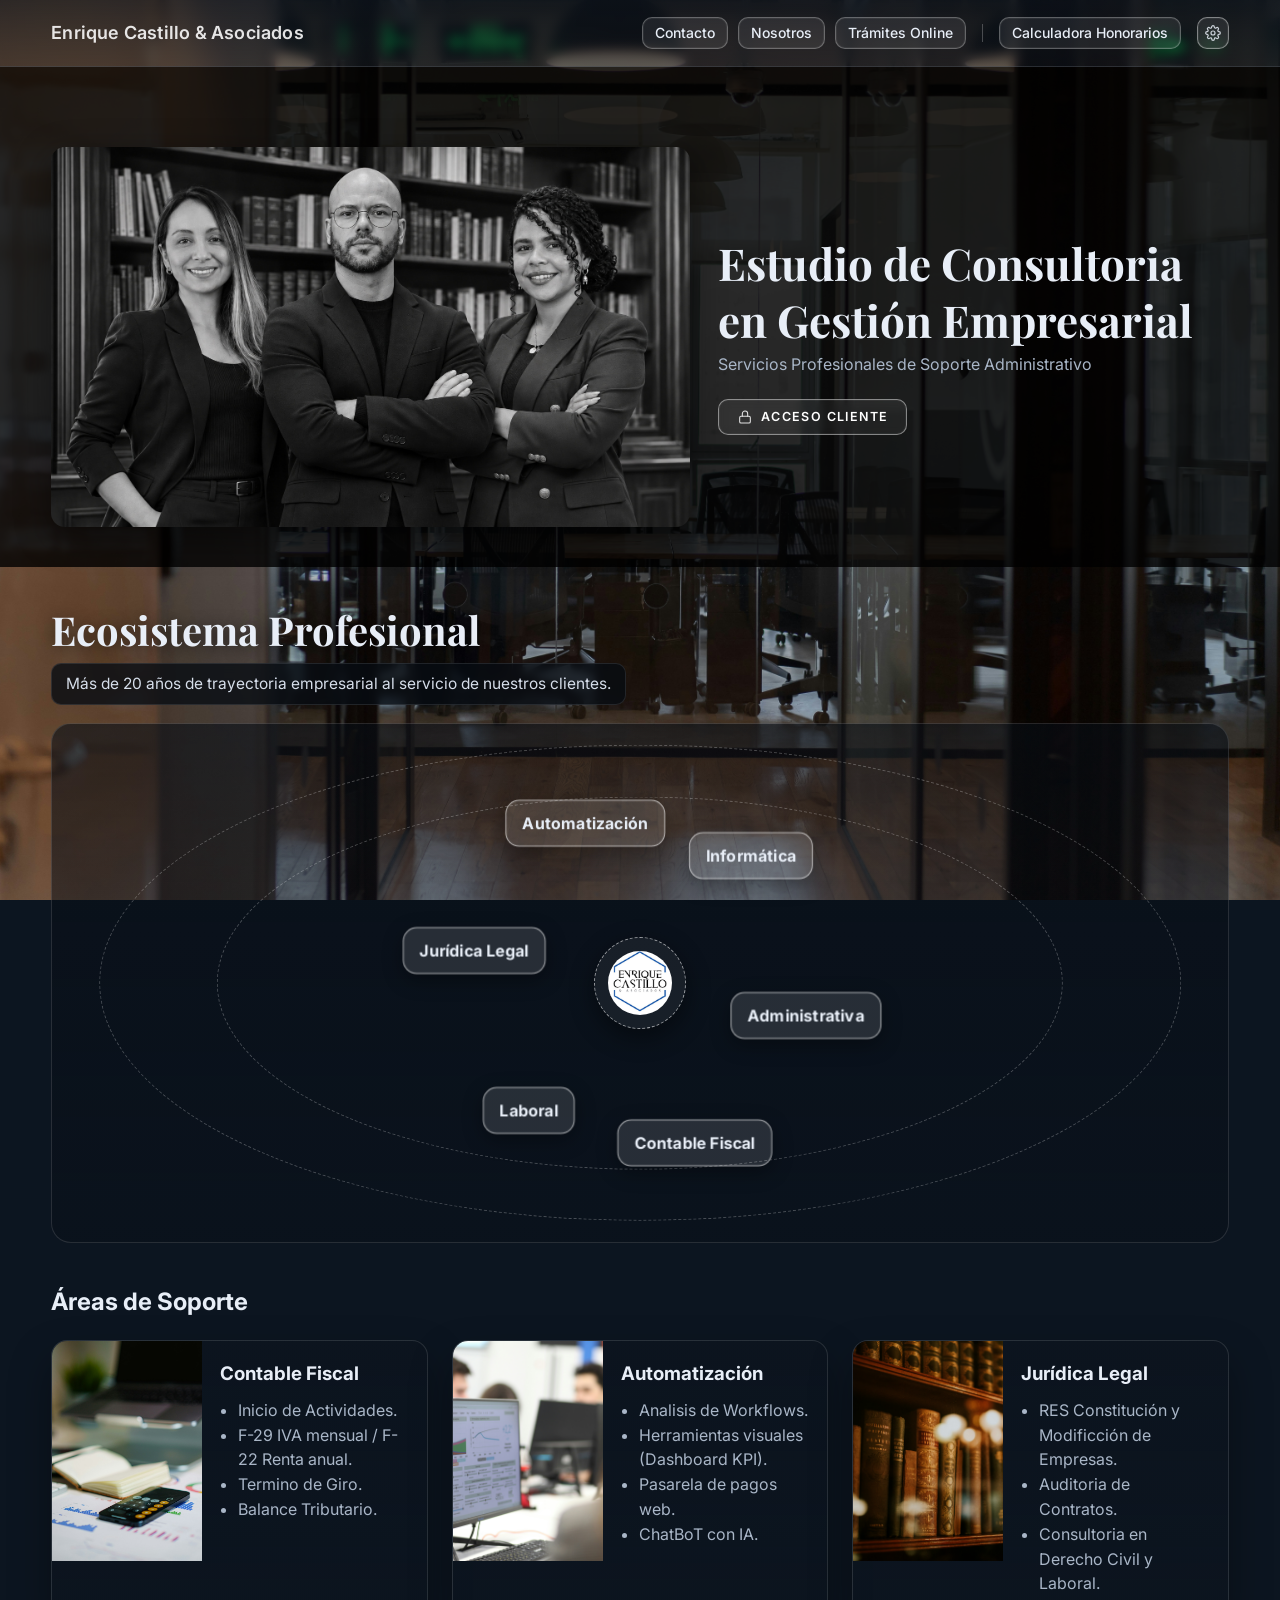
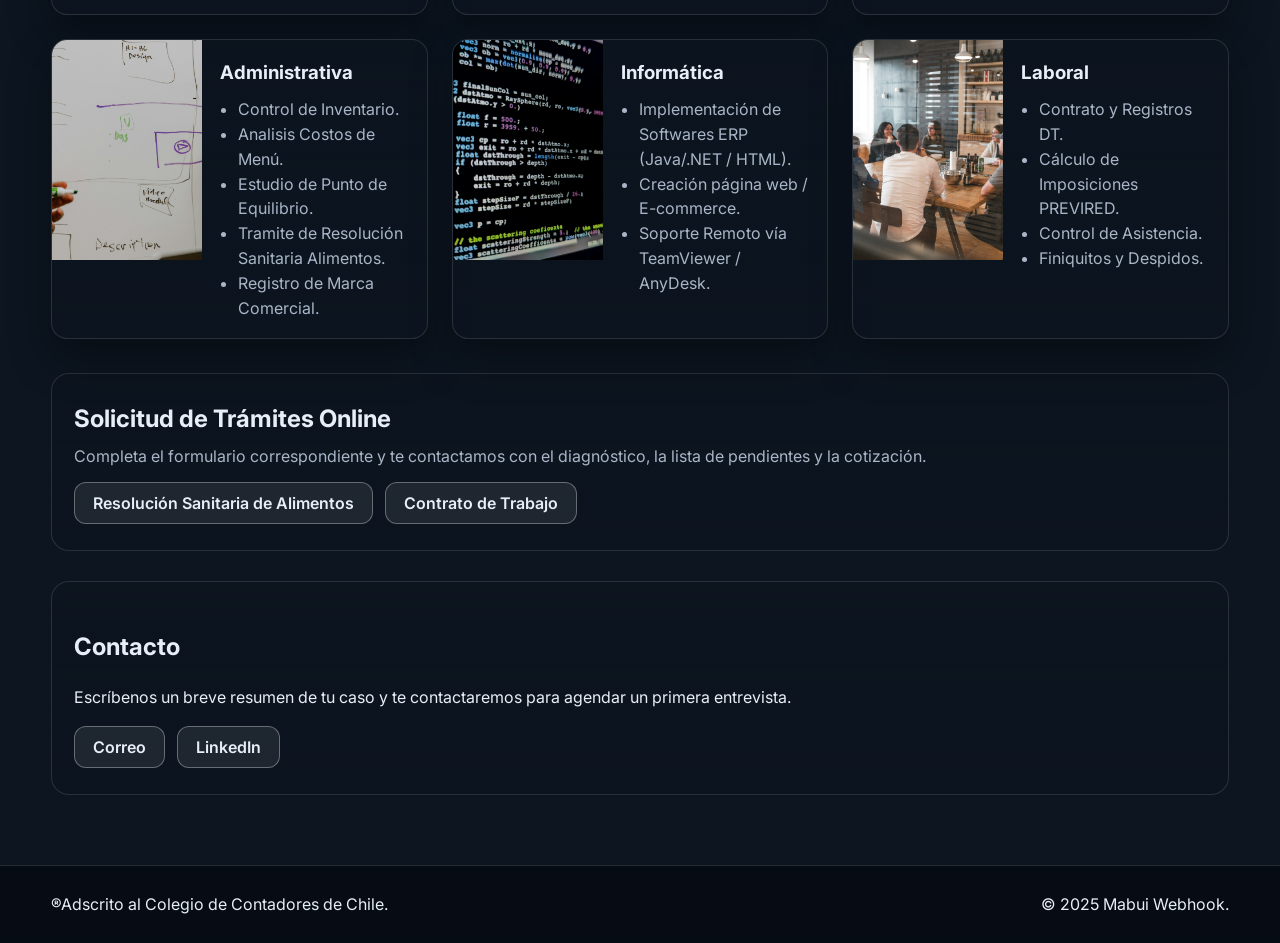
==== index.html @ da4aa7fe "Calculadora: «¿Dudas? Contáctanos» abre un correo; Nosotros: «Equipo de Consultores» con tarjetas ce" ====
<!doctype html>
<html lang="es">
<head>
  <meta charset="utf-8" />
  <meta name="viewport" content="width=device-width, initial-scale=1" />
  <title>Enrique Castillo & Asociados — Consultoría</title>

  <!-- Tipografías -->
  <link rel="preconnect" href="https://fonts.gstatic.com" crossorigin>
  <link rel="preconnect" href="https://fonts.googleapis.com">
  <link href="https://fonts.googleapis.com/css2?family=Inter:wght@400;500;600&family=Playfair+Display:wght@600;700&display=swap" rel="stylesheet">

  <link rel="icon" href="assets/Coz_Favicon.png" type="image/png">
  <link rel="stylesheet" href="styles.css?v=20261112c" />
</head>
<body>

  <!-- Header fijo -->
  <header class="site-header">
    <div class="container header-inner">
      <p class="header-title">Enrique Castillo & Asociados</p>
      <a class="brand" href="#top">
        <div class="brand-text">
          <strong></strong>
        </div>
      </a>
      <nav class="main-nav" aria-label="Menú principal">
        <a class="chip" href="#contacto">Contacto</a>
        <a class="chip" href="/nosotros/">Nosotros</a>
        <a class="chip" href="#tramites">Trámites Online</a>
        <span class="nav-sep" aria-hidden="true"></span>
        <a class="chip" href="/calculadora-honorarios/">Calculadora Honorarios</a>
      </nav>
      <a class="chip chip-config" href="https://consulta-iva.cozfc.cl/panel" rel="noopener" aria-label="Configuración" title="Configuración">
        <svg aria-hidden="true" width="16" height="16" viewBox="0 0 24 24" fill="none" stroke="currentColor" stroke-width="1.8" stroke-linecap="round" stroke-linejoin="round"><circle cx="12" cy="12" r="3"/><path d="M19.4 15a1.65 1.65 0 0 0 .33 1.82l.06.06a2 2 0 1 1-2.83 2.83l-.06-.06a1.65 1.65 0 0 0-1.82-.33 1.65 1.65 0 0 0-1 1.51V21a2 2 0 1 1-4 0v-.09A1.65 1.65 0 0 0 9 19.4a1.65 1.65 0 0 0-1.82.33l-.06.06a2 2 0 1 1-2.83-2.83l.06-.06A1.65 1.65 0 0 0 4.68 15a1.65 1.65 0 0 0-1.51-1H3a2 2 0 1 1 0-4h.09A1.65 1.65 0 0 0 4.6 9a1.65 1.65 0 0 0-.33-1.82l-.06-.06a2 2 0 1 1 2.83-2.83l.06.06A1.65 1.65 0 0 0 9 4.68a1.65 1.65 0 0 0 1-1.51V3a2 2 0 1 1 4 0v.09a1.65 1.65 0 0 0 1 1.51 1.65 1.65 0 0 0 1.82-.33l.06-.06a2 2 0 1 1 2.83 2.83l-.06.06A1.65 1.65 0 0 0 19.4 9a1.65 1.65 0 0 0 1.51 1H21a2 2 0 1 1 0 4h-.09a1.65 1.65 0 0 0-1.51 1z"/></svg>
      </a>
    </div>
  </header>

  <main id="top">
    <!-- Hero / Equipo -->
    <section class="hero">
      <div class="container hero-grid hero-grid-team">
        <div class="hero-media hero-team">
          <img src="assets/Equipo_Estudio_v4.jpg" alt="Equipo del Estudio: Enrique Castillo, Cecilia Jemmott y Macarena Sazo">
        </div>
        <div class="hero-copy">
          <h1>Estudio de Consultoria</h1>
          <h1>en Gestión Empresarial</h1>
          <p>
            Servicios Profesionales de Soporte Administrativo 
          </p>
          <div class="hero-cta">
            <a class="btn-acceso" href="https://consulta-iva.cozfc.cl" rel="noopener">
              <svg aria-hidden="true" width="16" height="16" viewBox="0 0 24 24" fill="none" stroke="currentColor" stroke-width="1.6" stroke-linecap="round" stroke-linejoin="round"><rect x="4" y="11" width="16" height="10" rx="2"/><path d="M8 11V7a4 4 0 0 1 8 0v4"/></svg>
              Acceso Cliente
            </a>
          </div>
        </div>
      </div>
    </section>

    <!-- Ecosistema -->
    <section id="ecosistema" class="ecosystem">
      <div class="container">
        <h2>Ecosistema Profesional</h2>
        <p class="sub">Más de 20 años de trayectoria empresarial al servicio de nuestros clientes.</p>

        <div class="orbit-card">
          <!-- Anillos -->
          <div class="rings">
            <div class="ring ring-1"></div>
            <div class="ring ring-2"></div>
          </div>

          <!-- Centro -->
          <div class="core">
            <img src="assets/Logo_ECA.jpg" alt="Logo ECA">
          </div>

          <!-- Órbita (los data-angle definen la separación) -->
          <div class="orbit" data-speed="0.09">
            <div class="node" data-angle="10"><span>Administrativa</span></div>
            <div class="node" data-angle="70"><span>Contable Fiscal</span></div>
            <div class="node" data-angle="130"><span>Laboral</span></div>
            <div class="node" data-angle="190"><span>Jurídica Legal</span></div>
            <div class="node" data-angle="250"><span>Automatización</span></div>
            <div class="node" data-angle="310"><span>Informática</span></div>
          </div>
        </div>
      </div>
    </section>

    <!-- Áreas de Soporte -->
    <section id="soporte" class="Áreas de Soporte">
      <div class="container">
        <h2>Áreas de Soporte</h2>

        <div class="grid-gestiones">
          <article class="card">
            <img src="assets/Gestion_Contable_Fiscal.jpg" alt="Contable Fiscal">
            <div class="card-body">
              <h3>Contable Fiscal</h3>
              <ul>
                <li>Inicio de Actividades.</li>
                <li>F-29 IVA mensual / F-22 Renta anual.</li>
                <li>Termino de Giro.</li>
                <li>Balance Tributario.</li>
              </ul>
            </div>
          </article>

          <article class="card">
            <img src="assets/Gestion_Administrativa.jpg" alt="Automatización">
            <div class="card-body">
              <h3>Automatización</h3>
              <ul>
                <li>Analisis de Workflows.</li>
                <li>Herramientas visuales (Dashboard KPI).</li>
                <li>Pasarela de pagos web.</li>
                <li>ChatBoT con IA.</li>
              </ul>
            </div>
          </article>

          <article class="card">
            <img src="assets/Gestion_Legal.jpg" alt="Legal">
            <div class="card-body">
              <h3>Jurídica Legal</h3>
              <ul>
                <li>RES Constitución y Modificción de Empresas.</li>
                <li>Auditoria de Contratos.</li>
                <li>Consultoria en Derecho Civil y Laboral.</li>
              </ul>
            </div>
          </article>

          <article class="card">
            <img src="assets/Gestion_Comercial.jpg" alt="Administrativa">
            <div class="card-body">
              <h3>Administrativa</h3>
              <ul>
                <li>Control de Inventario.</li>
                <li>Analisis Costos de Menú.</li>
                <li>Estudio de Punto de Equilibrio.</li>
                <li>Tramite de Resolución Sanitaria Alimentos.</li>
                <li>Registro de Marca Comercial.</li>
              </ul>
            </div>
          </article>

          <article class="card">
            <img src="assets/Gestion_Informatica.jpg" alt="Informática">
            <div class="card-body">
              <h3>Informática</h3>
              <ul>
                <li>Implementación de Softwares ERP (Java/.NET / HTML).</li>
                <li>Creación página web / E-commerce.</li>
                <li>Soporte Remoto vía TeamViewer / AnyDesk.</li>
              </ul>
            </div>
          </article>

          <!-- Laboral (ruta SIN acento) -->
          <article class="card">
            <img src="assets/Gestion_laboral.jpg" alt="laboral">
            <div class="card-body">
              <h3>Laboral</h3>
              <ul>
                <li>Contrato y Registros DT.</li>
                <li>Cálculo de Imposiciones PREVIRED.</li>
                <li>Control de Asistencia.</li>
                <li>Finiquitos y Despidos.</li>
              </ul>
            </div>
          </article>
        </div>
      </div>
    </section>

    <!-- Solicitud de Trámites Online -->
    <section id="tramites" class="tramites">
      <div class="container tramites-inner">
        <h2>Solicitud de Trámites Online</h2>
        <p>Completa el formulario correspondiente y te contactamos con el diagnóstico, la lista de pendientes y la cotización.</p>
        <div class="cta-row">
          <a class="btn-chip" target="_blank" rel="noopener" href="/solicitud-seremi/">Resolución Sanitaria de Alimentos</a>
          <a class="btn-chip" target="_blank" rel="noopener" href="/solicitud-contrato/">Contrato de Trabajo</a>
        </div>
      </div>
    </section>

    <!-- Contacto -->
    <section id="contacto" class="contacto">
      <div class="container contacto-inner">
        <h2>Contacto</h2> 
        <p>Escríbenos un breve resumen de tu caso y te contactaremos para agendar un primera entrevista.</p>
               <div class="cta-row">
          <a class="btn-chip" href="mailto:ecastillo@cozfc.cl">Correo</a>
          <a class="btn-chip" target="_blank" rel="noopener" href="https://www.linkedin.com/in/castillovillalobos/">LinkedIn</a>
        </div>
      </div>
    </section>
  </main>

  <footer class="site-footer">
    <div class="container">
      <span>®Adscrito al Colegio de Contadores de Chile.</span>
      <span>© 2025 Mabui Webhook.</span>
    </div>
  </footer>

  <script src="script.js"></script>
</body>
</html>
---- styles.css ----
:root{
  --bg:#0b1620;
  --card:#101c29;
  --card-ghost:rgba(255,255,255,.08);
  --ring:rgba(255,255,255,.25);
  --text:#e8eef7;
  --muted:#a9b6c7;
  --brand:#2e67ff;
}

/* Reset breve */
*,*::before,*::after{box-sizing:border-box}
html,body{margin:0;padding:0}
img{max-width:100%;display:block}

/* Layout base */
body{
  background: #0c1520 url('assets/Fondo_paginaweb1.jpg') center/cover fixed no-repeat;
  color:var(--text);
  font-family: Inter, system-ui, -apple-system, Segoe UI, Roboto, Helvetica, Arial, "Apple Color Emoji","Segoe UI Emoji";
  line-height:1.55;
}

/* Contenedor */
.container{width:min(1200px,92%);margin-inline:auto}

/* Header */
.site-header{
  position:sticky;top:0;z-index:999;
  background: linear-gradient(180deg, rgba(12,20,30,.75), rgba(12,20,30,.55));
  backdrop-filter: blur(6px);
  border-bottom:1px solid rgba(255,255,255,.12);
}
.header-inner{
  display:flex;align-items:center;justify-content:space-between;
  min-height:66px;gap:16px;
}
.brand{display:flex;align-items:center;gap:0;text-decoration:none;color:var(--text)}
.brand-text strong{font-weight:600}

.header-title{
  margin:0;
  font-size:18px;
  font-weight:600;
  letter-spacing:.2px;
  color: rgba(255,255,255,.88);
  line-height:1;
  white-space:nowrap;
}


/* chips de navegación */
.main-nav{display:flex;gap:10px;align-items:center}
.chip{
  display:inline-flex;align-items:center;justify-content:center;
  height:32px;padding:0 12px;border-radius:10px;font-size:14px;
  color:var(--text);text-decoration:none;font-weight:500;
  background:rgba(255,255,255,.08);
  border:1px solid rgba(255,255,255,.28);
  box-shadow: inset 0 0 0 1px rgba(255,255,255,.06);
  transition: .2s ease;
}
.chip{white-space:nowrap}
.chip:hover{background:rgba(255,255,255,.12);border-color:rgba(255,255,255,.38)}

/* Hero */
.hero{
  padding:80px 0 40px;
  position: relative;
}

.hero::before{
  content:"";
  position:absolute;
  inset:0;
  background: rgba(0,0,0,.80);
  z-index:0;
}

/* Asegura que el contenido quede arriba del overlay */
.hero > *{
  position: relative;
  z-index: 1;
}
.hero{padding:80px 0 40px}
.hero-grid{display:grid;grid-template-columns: 460px 1fr;gap:28px;align-items:center}
.hero-grid-team{grid-template-columns:1.25fr 1fr}
.hero-grid-team .hero-copy h1{font-size:44px}
@media (max-width:900px){.hero-grid-team{grid-template-columns:1fr}.hero-grid-team .hero-copy{text-align:center}.hero-grid-team .hero-copy h1{font-size:32px}}
.hero-stack{display:grid;gap:26px}
.hero-stack .hero-copy{text-align:center}
.hero-stack .hero-copy h1{font-size:44px}
.hero-team img{width:100%;border-radius:18px;box-shadow:0 14px 40px rgba(0,0,0,.5)}
.hero-media img{border-radius:14px;box-shadow:0 10px 35px rgba(0,0,0,.45)}
.hero-copy h1{
  font-family:"Playfair Display",serif;
  font-weight:700;line-height:1.1;margin:0 0 8px;font-size:48px;
}
.hero-copy p{color:var(--muted);margin:0 0 14px}
.btn-ghost{
  display:inline-flex;align-items:center;justify-content:center;
  height:42px;padding:0 18px;border-radius:12px;
  color:var(--text);text-decoration:none;font-weight:600;
  background:rgba(255,255,255,.08);
  border:1px solid rgba(255,255,255,.32);
}
.btn-ghost:hover{background:rgba(255,255,255,.12);border-color:rgba(255,255,255,.44)}

/* Ecosistema */
.ecosystem{padding:40px 0 20px}
.ecosystem h2{font-family:"Playfair Display",serif;font-size:40px;line-height:1.15;margin:0 0 10px;text-shadow:0 2px 16px rgba(0,0,0,.55)}
/* Bajada legible sobre la foto: franja oscura translúcida, igual que en «Nosotros» y la calculadora */
.ecosystem .sub{display:inline-block;margin:0 0 18px;padding:8px 14px;border-radius:10px;color:#d6deea;font-size:15.5px;
  background:rgba(7,12,19,.78);border:1px solid rgba(255,255,255,.10);-webkit-backdrop-filter:blur(4px);backdrop-filter:blur(4px)}

.orbit-card{
  position:relative;border-radius:20px;
  padding:54px 20px;height:520px;
  background:linear-gradient(180deg, rgba(8,14,22,.6), rgba(8,14,22,.35));
  border:1px solid rgba(255,255,255,.12);
  overflow:hidden;
}

/* anillos */
.rings{position:absolute;inset:0;pointer-events:none}
.ring{
  position:absolute;border:1px dashed var(--ring);border-radius:50%;
  left:50%;top:50%;transform:translate(-50%,-50%);
}
.ring-1{width:72%;height:72%}
.ring-2{width:92%;height:92%}

/* núcleo */
.core{
  position:absolute;left:50%;top:50%;transform:translate(-50%,-50%);
  width:92px;height:92px;border-radius:50%;
  display:grid;place-items:center;
  background:rgba(255,255,255,.06);
  border:1px dashed rgba(255,255,255,.55);
  box-shadow:0 8px 25px rgba(0,0,0,.45);
}
.core img{width:64px;height:64px;border-radius:50%;object-fit:cover}

/* órbita */
.orbit{position:absolute;inset:0}
.node{
  position:absolute;left:50%;top:50%;
  transform:translate(-50%,-50%);
  will-change:transform;
}
.node span{
  display:inline-flex;align-items:center;justify-content:center;
  padding:10px 16px;border-radius:14px;font-weight:700;
  background:rgba(255,255,255,.12);
  border:1px solid rgba(255,255,255,.55);
  color:var(--text);white-space:nowrap;letter-spacing:.2px;
  box-shadow:0 6px 20px rgba(0,0,0,.35), inset 0 0 0 1px rgba(255,255,255,.06);
}

/* Gestiones (tarjetas) */
.gestiones{padding:42px 0 70px}
.gestiones h2{font-family:"Playfair Display",serif;font-size:40px;margin:0 0 14px}
.grid-gestiones{
  display:grid;grid-template-columns:repeat(3,1fr);gap:24px;
}
.card{
  display:grid;grid-template-columns: 40% 60%;
  background:linear-gradient(180deg, rgba(12,20,30,.75), rgba(12,20,30,.55));
  border:1px solid rgba(255,255,255,.12);
  border-radius:16px;overflow:hidden;
  box-shadow:0 20px 40px rgba(0,0,0,.35);
}
.card img{height:220px;width:100%;object-fit:cover}
.card-body{padding:18px}
.card-body h3{margin:0 0 10px}
.card-body ul{margin:0;padding-left:18px;color:var(--muted)}

/* Solicitud de Trámites Online */
.tramites{padding:34px 0 0}
.tramites-inner{
  background:linear-gradient(180deg, rgba(12,20,30,.75), rgba(12,20,30,.55));
  border:1px solid rgba(255,255,255,.12);
  border-radius:18px;padding:26px 22px;
}
.tramites-inner h2{margin:0 0 6px}
.tramites-inner p{color:var(--muted);margin:0 0 14px}

/* Nosotros / organigrama */
section[id]{scroll-margin-top:80px}
.nosotros{padding:48px 0 10px}
.nosotros-page{padding:30px 0 40px}
.nosotros-page h1{font-family:"Playfair Display",serif;font-size:40px;line-height:1.15;margin:0 0 20px;text-shadow:0 2px 16px rgba(0,0,0,.55)}
.hero-nosotros{padding:40px 0 10px}
.nosotros .sub{background:rgba(7,12,19,.7);display:inline-block;padding:8px 12px;border-radius:10px}
.nosotros h2{font-family:"Playfair Display",serif;font-size:40px;margin:0 0 6px}
.nosotros .sub{color:var(--muted);margin:0 0 22px;max-width:820px}
.org{display:grid;justify-items:center}
.org-top{width:min(560px,100%)}
.org-row{display:grid;grid-template-columns:1fr 1fr;gap:22px;width:100%;position:relative;padding-top:22px}
.org-row::before{content:"";position:absolute;top:0;left:25%;right:25%;border-top:1px solid rgba(255,255,255,.55)}
.org-row > .org-card::before{content:"";position:absolute;top:-22px;left:50%;height:22px;border-left:1px solid rgba(255,255,255,.55)}
.org-connector{height:34px;display:flex;justify-content:center}
.org-connector span{display:block;width:0;border-left:1px solid rgba(255,255,255,.55)}
.org-card{position:relative;display:grid;grid-template-columns:150px 1fr;gap:18px;align-items:start;
  background:rgba(7,12,19,.94);border:1px solid rgba(255,255,255,.16);border-radius:18px;padding:20px;box-shadow:0 10px 30px rgba(0,0,0,.45)}
.org-card img{width:150px;height:auto;aspect-ratio:1124/1419;object-fit:cover;border-radius:14px;border:1px solid rgba(255,255,255,.2)}
.org-card h3{margin:0 0 2px;font-size:20px}
.org-card p{margin:0;color:#d6deea;font-size:14.5px}
.org-role{color:#fff!important;font-weight:600;font-size:15px!important}
.org-loc{font-size:13px!important;margin-bottom:8px!important}
.org-lead{border-color:rgba(46,103,255,.55);background:linear-gradient(180deg, rgba(46,103,255,.22), rgba(7,12,19,.96))}
@media (max-width:860px){
  .org-row{grid-template-columns:1fr;gap:18px}
  .org-row::before,.org-row > .org-card::before{display:none}
  .org-card{grid-template-columns:110px 1fr}
  .org-card img{width:110px}
  .hero-stack .hero-copy h1{font-size:32px}
}

/* Equipo: una tarjeta por integrante, con el mismo estilo de tarjeta del sitio */
.team-grid{display:grid;grid-template-columns:repeat(3,1fr);gap:22px;align-items:stretch}
.member{text-align:center;background:rgba(7,12,19,.94);border:1px solid rgba(255,255,255,.16);border-radius:18px;padding:26px 24px;box-shadow:0 10px 30px rgba(0,0,0,.45)}
.member img{width:170px;height:auto;margin:0 auto 14px;border-radius:14px;border:1px solid rgba(255,255,255,.2)}
.member h3{margin:0 0 2px;font-size:20px}
.member p{margin:0;color:#d6deea;font-size:14.5px;text-align:justify;text-align-last:center;-webkit-hyphens:auto;hyphens:auto}
.member .org-role,.member .org-loc{text-align:center}
.member .org-loc{margin-bottom:10px!important}
@media (max-width:1000px){.team-grid{grid-template-columns:1fr 1fr}.team-grid > .member:nth-child(3){grid-column:1 / -1;justify-self:center;width:calc(50% - 11px)}}
@media (max-width:680px){.team-grid{grid-template-columns:1fr;gap:18px}.team-grid > .member:nth-child(3){grid-column:auto;justify-self:stretch;width:auto}.member{padding:22px 18px}.member img{width:150px}}

/* Contacto */
.contacto{padding:30px 0 70px}
.contacto-inner{
  background:linear-gradient(180deg, rgba(12,20,30,.75), rgba(12,20,30,.55));
  border:1px solid rgba(255,255,255,.12);
  border-radius:18px;padding:26px 22px;
}
.cta-row{display:flex;gap:12px;flex-wrap:wrap}

/* botones iguales para 'Correo' y 'LinkedIn' */
.btn-chip{
  display:inline-flex;align-items:center;justify-content:center;
  height:42px;padding:0 18px;border-radius:12px;
  font-weight:600;text-decoration:none;color:var(--text);
  background:rgba(255,255,255,.08);
  border:1px solid rgba(255,255,255,.32);
}
.btn-chip:hover{background:rgba(255,255,255,.12);border-color:rgba(255,255,255,.44)}

/* Footer */
.site-footer{padding:26px 0;border-top:1px solid rgba(255,255,255,.12);background:rgba(6,10,16,.75);backdrop-filter: blur(4px)}
.site-footer .container{display:flex;gap:10px;justify-content:space-between;align-items:center}
.site-footer a{color:var(--text)}

/* RESPONSIVE */
@media (max-width:1000px){
  .hero-grid{grid-template-columns: 1fr;gap:20px}
  .hero-copy h1{font-size:42px}
  .orbit-card{height:500px}
  .grid-gestiones{grid-template-columns:1fr 1fr}
  .card{grid-template-columns:1fr}
  .card img{height:200px}
}

@media (max-width:640px){
  section[id]{scroll-margin-top:150px}
  .brand img{width:28px;height:28px}
  .brand-text strong{font-size:14px}
  .main-nav .chip,.chip-config{height:30px;padding:0 10px;font-size:13px}
  .header-title{font-size:16px}
  .hero{padding:66px 0 28px}
  .hero-copy h1{font-size:34px}
  .orbit-card{height:460px;padding:44px 16px}
  .ring-1{width:78%;height:78%}
  .ring-2{width:94%;height:94%}
  .grid-gestiones{grid-template-columns:1fr}
  .card img{height:190px}
}

/* Menú superior en pantallas angostas: los chips pasan a una segunda fila sin cortar el texto */
@media (max-width:1120px){
  .header-inner{flex-wrap:wrap;padding:8px 0;row-gap:8px}
  .main-nav{flex-wrap:wrap;gap:8px}
  .main-nav .chip{white-space:nowrap}
}

/* Acceso Cliente → portal Consulta IVA (consulta-iva.cozfc.cl): sobrio y del tamaño de las tarjetas del menú */
.hero-cta{margin-top:22px}
.btn-acceso{
  display:inline-flex;align-items:center;justify-content:center;gap:8px;
  height:36px;padding:0 18px;border-radius:10px;
  font-weight:600;font-size:12.5px;letter-spacing:1.4px;text-transform:uppercase;
  text-decoration:none;color:#fff;
  background:rgba(255,255,255,.06);
  border:1px solid rgba(255,255,255,.45);
  -webkit-backdrop-filter:blur(4px);backdrop-filter:blur(4px);
  box-shadow:inset 0 0 0 1px rgba(255,255,255,.05);
  transition:background .25s ease,color .25s ease,border-color .25s ease;
}
.btn-acceso svg{opacity:.85;flex:none}
.btn-acceso:hover{background:#f3f1ec;color:#0b1620;border-color:#f3f1ec}
.btn-acceso:focus-visible{outline:2px solid rgba(255,255,255,.85);outline-offset:3px}

/* Barra superior: navegación a la derecha; «Configuración» queda en el extremo derecho */
.main-nav{margin-left:auto}
.nav-sep{width:1px;height:18px;background:rgba(255,255,255,.24);margin:0 6px}
.chip-config{width:32px;padding:0;border-color:rgba(255,255,255,.42)}
.chip-config svg{opacity:.85;flex:none;transition:transform .4s ease}
.chip-config:hover svg{transform:rotate(45deg)}
@media (max-width:1120px){
  .nav-sep{display:none}
  /* Fila 1: nombre del estudio y Configuración a la derecha; fila 2: menú */
  .chip-config{order:1;margin-left:auto}
  .main-nav{order:2;flex:1 1 100%;margin-left:0}
}
@media (max-width:640px){.chip-config{width:30px}}
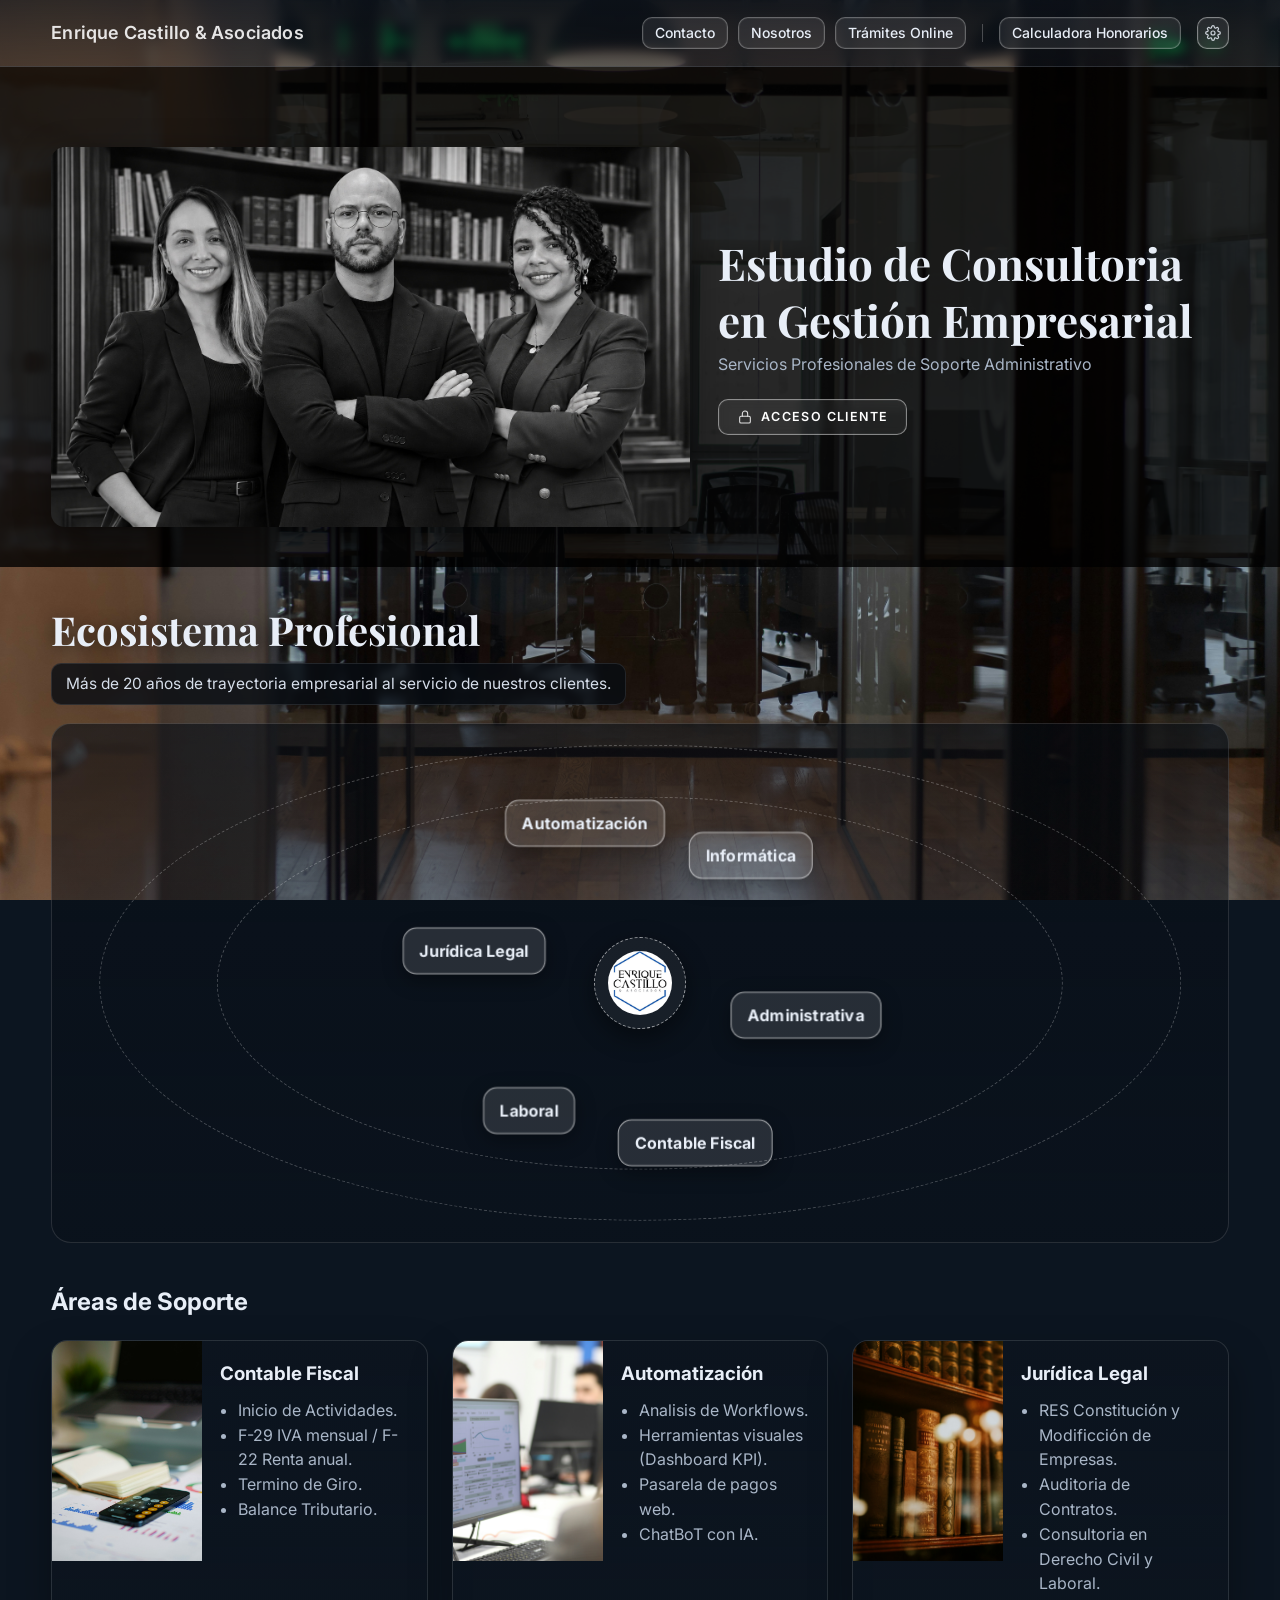
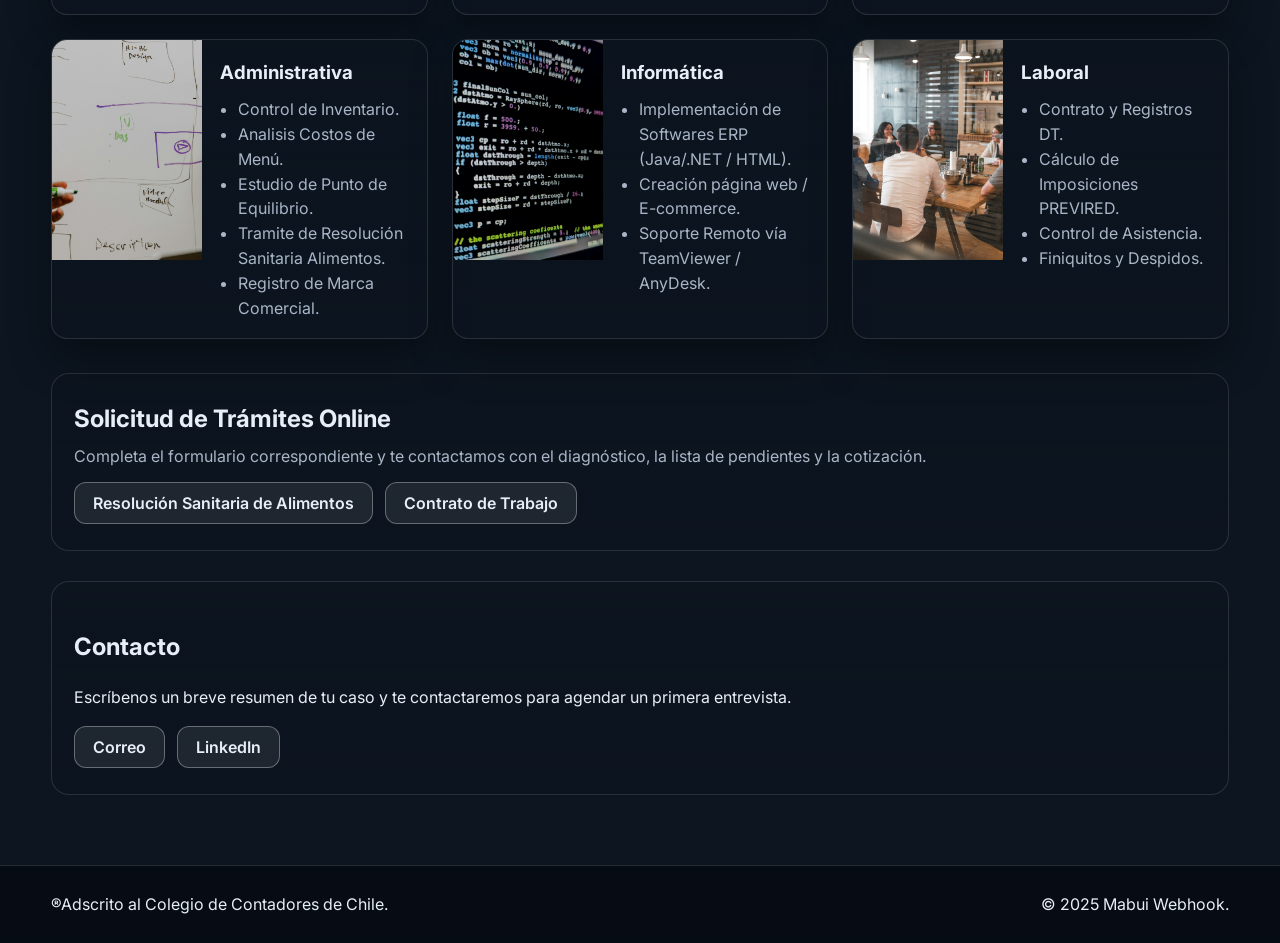
==== commit 044f7c8a: "Equipo de Consultores: textos breves orientados al cliente y tarjetas del mismo alto - Enrique: «MBA" ====
--- a/index.html
+++ b/index.html
@@ -11,7 +11,7 @@
   <link href="https://fonts.googleapis.com/css2?family=Inter:wght@400;500;600&family=Playfair+Display:wght@600;700&display=swap" rel="stylesheet">
 
   <link rel="icon" href="assets/Coz_Favicon.png" type="image/png">
-  <link rel="stylesheet" href="styles.css?v=20261112c" />
+  <link rel="stylesheet" href="styles.css?v=20261112d" />
 </head>
 <body>
 
--- a/styles.css
+++ b/styles.css
@@ -218,13 +218,17 @@
 }
 
 /* Equipo: una tarjeta por integrante, con el mismo estilo de tarjeta del sitio */
-.team-grid{display:grid;grid-template-columns:repeat(3,1fr);gap:22px;align-items:stretch}
+.team-grid{display:grid;grid-template-columns:repeat(3,1fr);grid-auto-rows:1fr;gap:22px;align-items:stretch}
 .member{text-align:center;background:rgba(7,12,19,.94);border:1px solid rgba(255,255,255,.16);border-radius:18px;padding:26px 24px;box-shadow:0 10px 30px rgba(0,0,0,.45)}
 .member img{width:170px;height:auto;margin:0 auto 14px;border-radius:14px;border:1px solid rgba(255,255,255,.2)}
 .member h3{margin:0 0 2px;font-size:20px}
 .member p{margin:0;color:#d6deea;font-size:14.5px;text-align:justify;text-align-last:center;-webkit-hyphens:auto;hyphens:auto}
 .member .org-role,.member .org-loc{text-align:center}
-.member .org-loc{margin-bottom:10px!important}
+.member .org-loc{margin-bottom:6px!important}
+/* Títulos profesionales: hasta dos líneas, con el separador alineado entre tarjetas */
+.member .member-cred{display:flex;flex-direction:column;justify-content:center;min-height:calc(2 * 1.5em + 12px);
+  color:#c9d3e0;font-size:13px;line-height:1.5;letter-spacing:.2px;text-align:center;text-align-last:center;
+  margin:0 0 12px;padding-bottom:12px;border-bottom:1px solid rgba(255,255,255,.12)}
 @media (max-width:1000px){.team-grid{grid-template-columns:1fr 1fr}.team-grid > .member:nth-child(3){grid-column:1 / -1;justify-self:center;width:calc(50% - 11px)}}
 @media (max-width:680px){.team-grid{grid-template-columns:1fr;gap:18px}.team-grid > .member:nth-child(3){grid-column:auto;justify-self:stretch;width:auto}.member{padding:22px 18px}.member img{width:150px}}
 
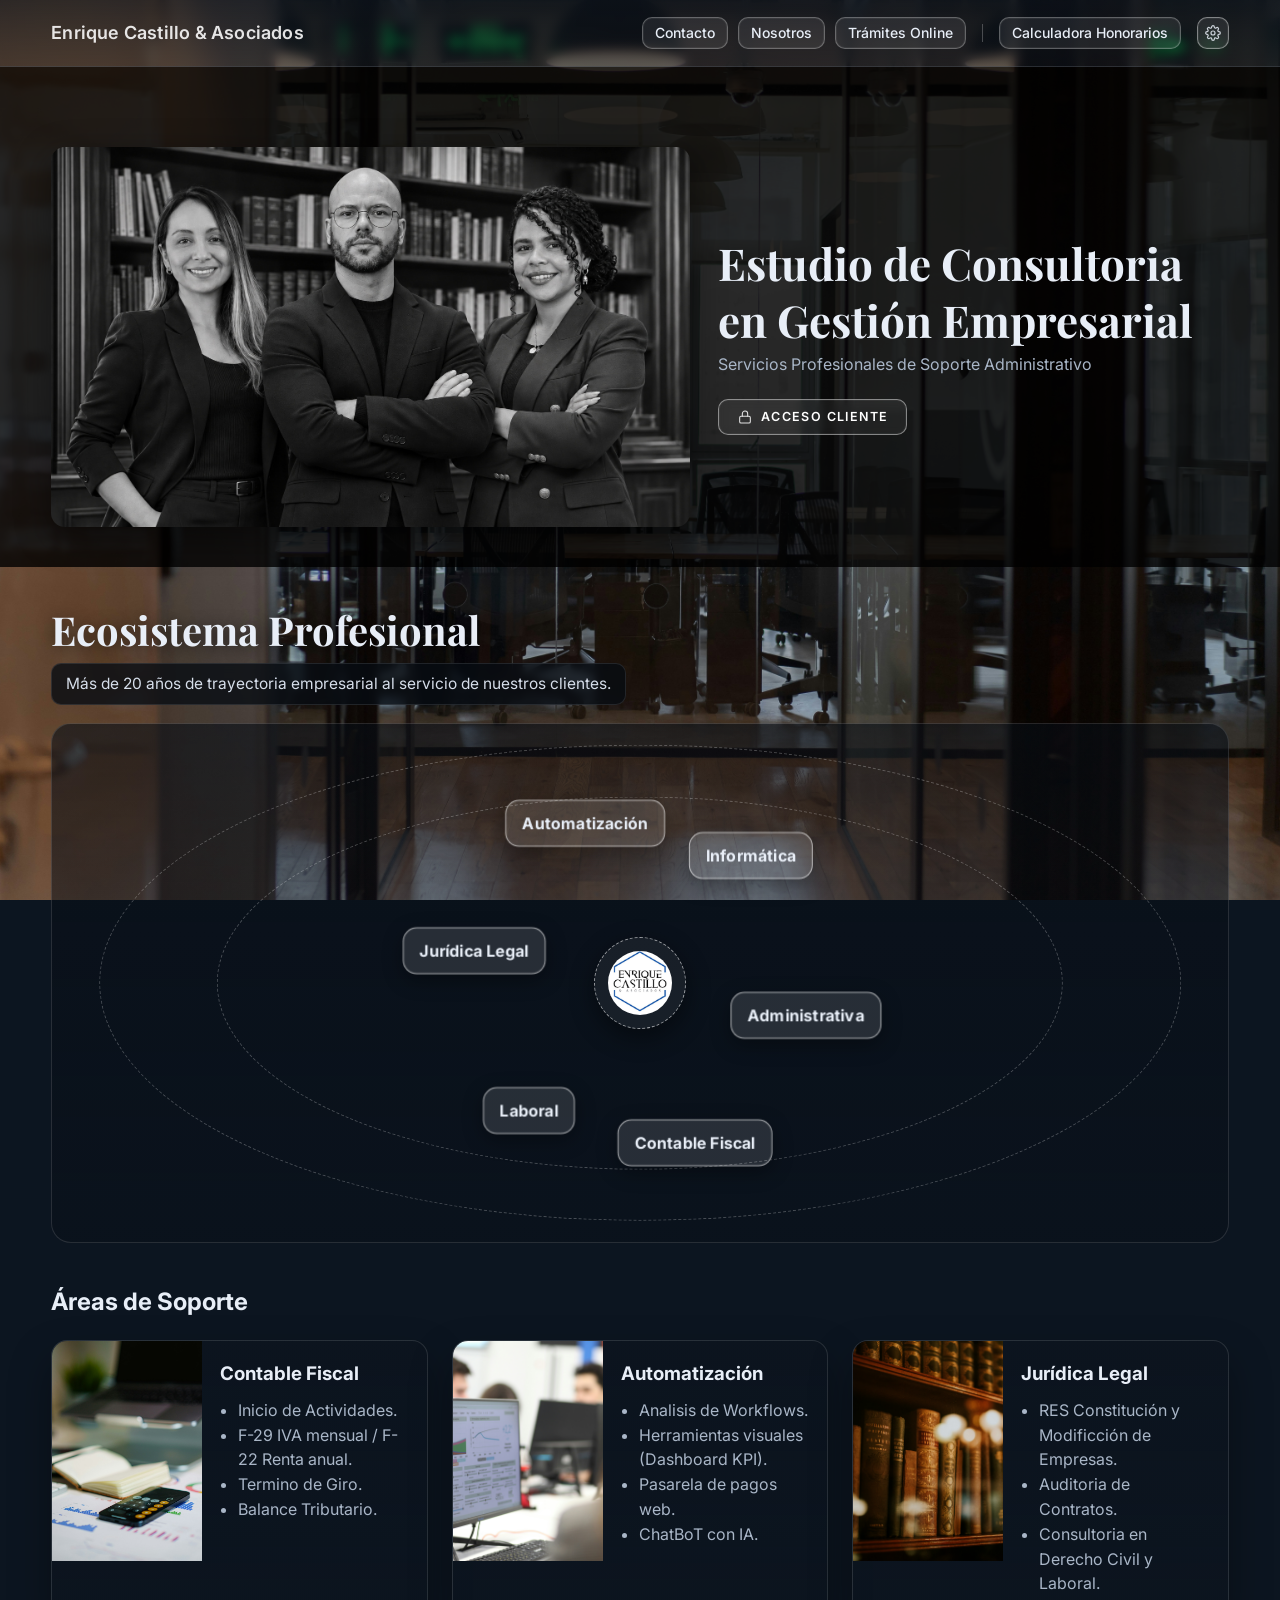
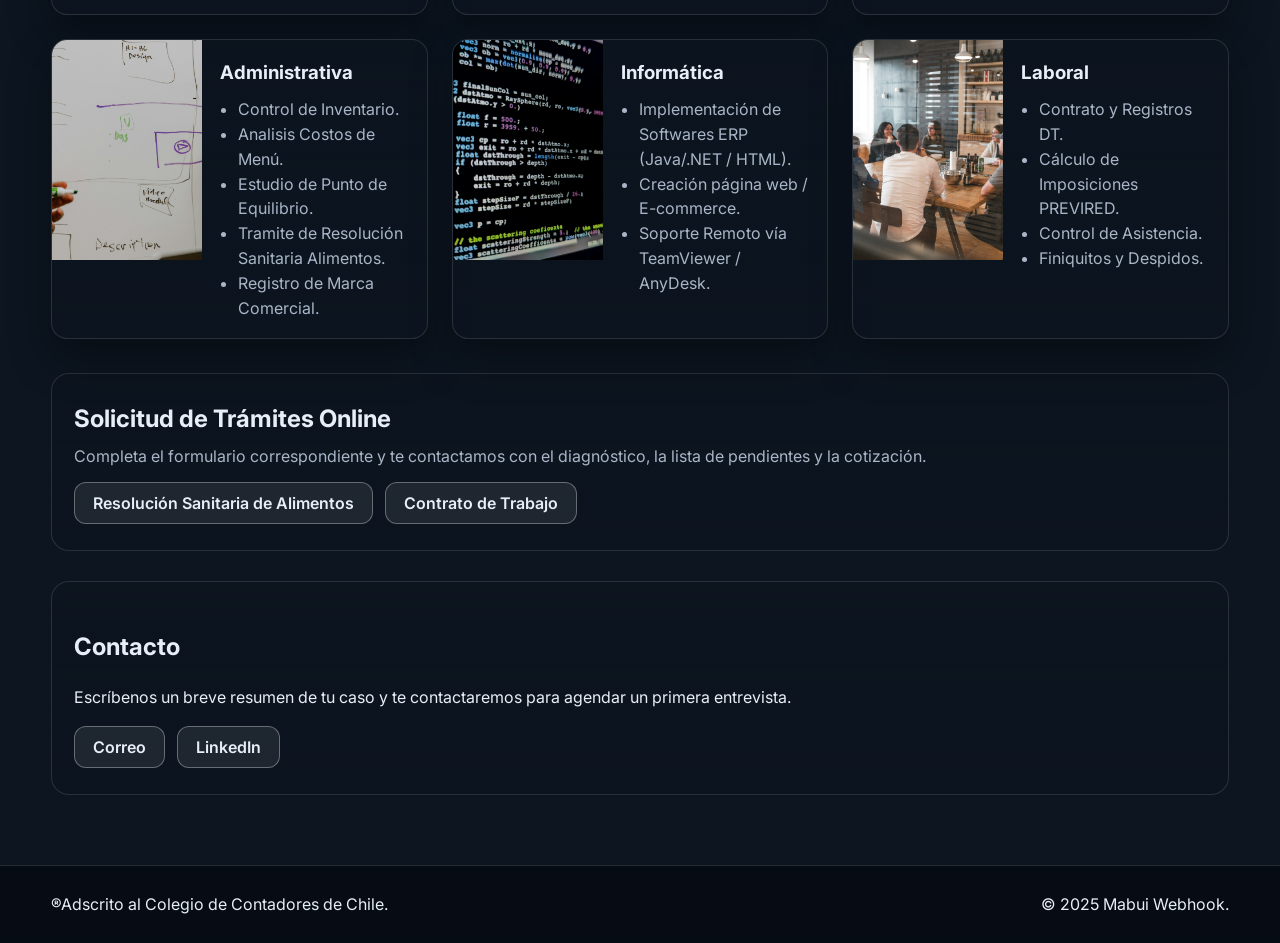
==== commit fcd0c3c4: "Equipo de Consultores: textos sobrios por integrante y credencial de Colegio de Contadores - Enrique" ====
--- a/index.html
+++ b/index.html
@@ -11,7 +11,7 @@
   <link href="https://fonts.googleapis.com/css2?family=Inter:wght@400;500;600&family=Playfair+Display:wght@600;700&display=swap" rel="stylesheet">
 
   <link rel="icon" href="assets/Coz_Favicon.png" type="image/png">
-  <link rel="stylesheet" href="styles.css?v=20261112d" />
+  <link rel="stylesheet" href="styles.css?v=20261112e" />
 </head>
 <body>
 
--- a/styles.css
+++ b/styles.css
@@ -222,11 +222,11 @@
 .member{text-align:center;background:rgba(7,12,19,.94);border:1px solid rgba(255,255,255,.16);border-radius:18px;padding:26px 24px;box-shadow:0 10px 30px rgba(0,0,0,.45)}
 .member img{width:170px;height:auto;margin:0 auto 14px;border-radius:14px;border:1px solid rgba(255,255,255,.2)}
 .member h3{margin:0 0 2px;font-size:20px}
-.member p{margin:0;color:#d6deea;font-size:14.5px;text-align:justify;text-align-last:center;-webkit-hyphens:auto;hyphens:auto}
+.member p{margin:0;color:#d6deea;font-size:14.5px;line-height:1.6;text-align:center;text-wrap:pretty}
 .member .org-role,.member .org-loc{text-align:center}
 .member .org-loc{margin-bottom:6px!important}
-/* Títulos profesionales: hasta dos líneas, con el separador alineado entre tarjetas */
-.member .member-cred{display:flex;flex-direction:column;justify-content:center;min-height:calc(2 * 1.5em + 12px);
+/* Títulos profesionales: hasta tres líneas, con el separador alineado entre tarjetas */
+.member .member-cred{display:flex;flex-direction:column;justify-content:center;min-height:calc(3 * 1.5em + 12px);
   color:#c9d3e0;font-size:13px;line-height:1.5;letter-spacing:.2px;text-align:center;text-align-last:center;
   margin:0 0 12px;padding-bottom:12px;border-bottom:1px solid rgba(255,255,255,.12)}
 @media (max-width:1000px){.team-grid{grid-template-columns:1fr 1fr}.team-grid > .member:nth-child(3){grid-column:1 / -1;justify-self:center;width:calc(50% - 11px)}}
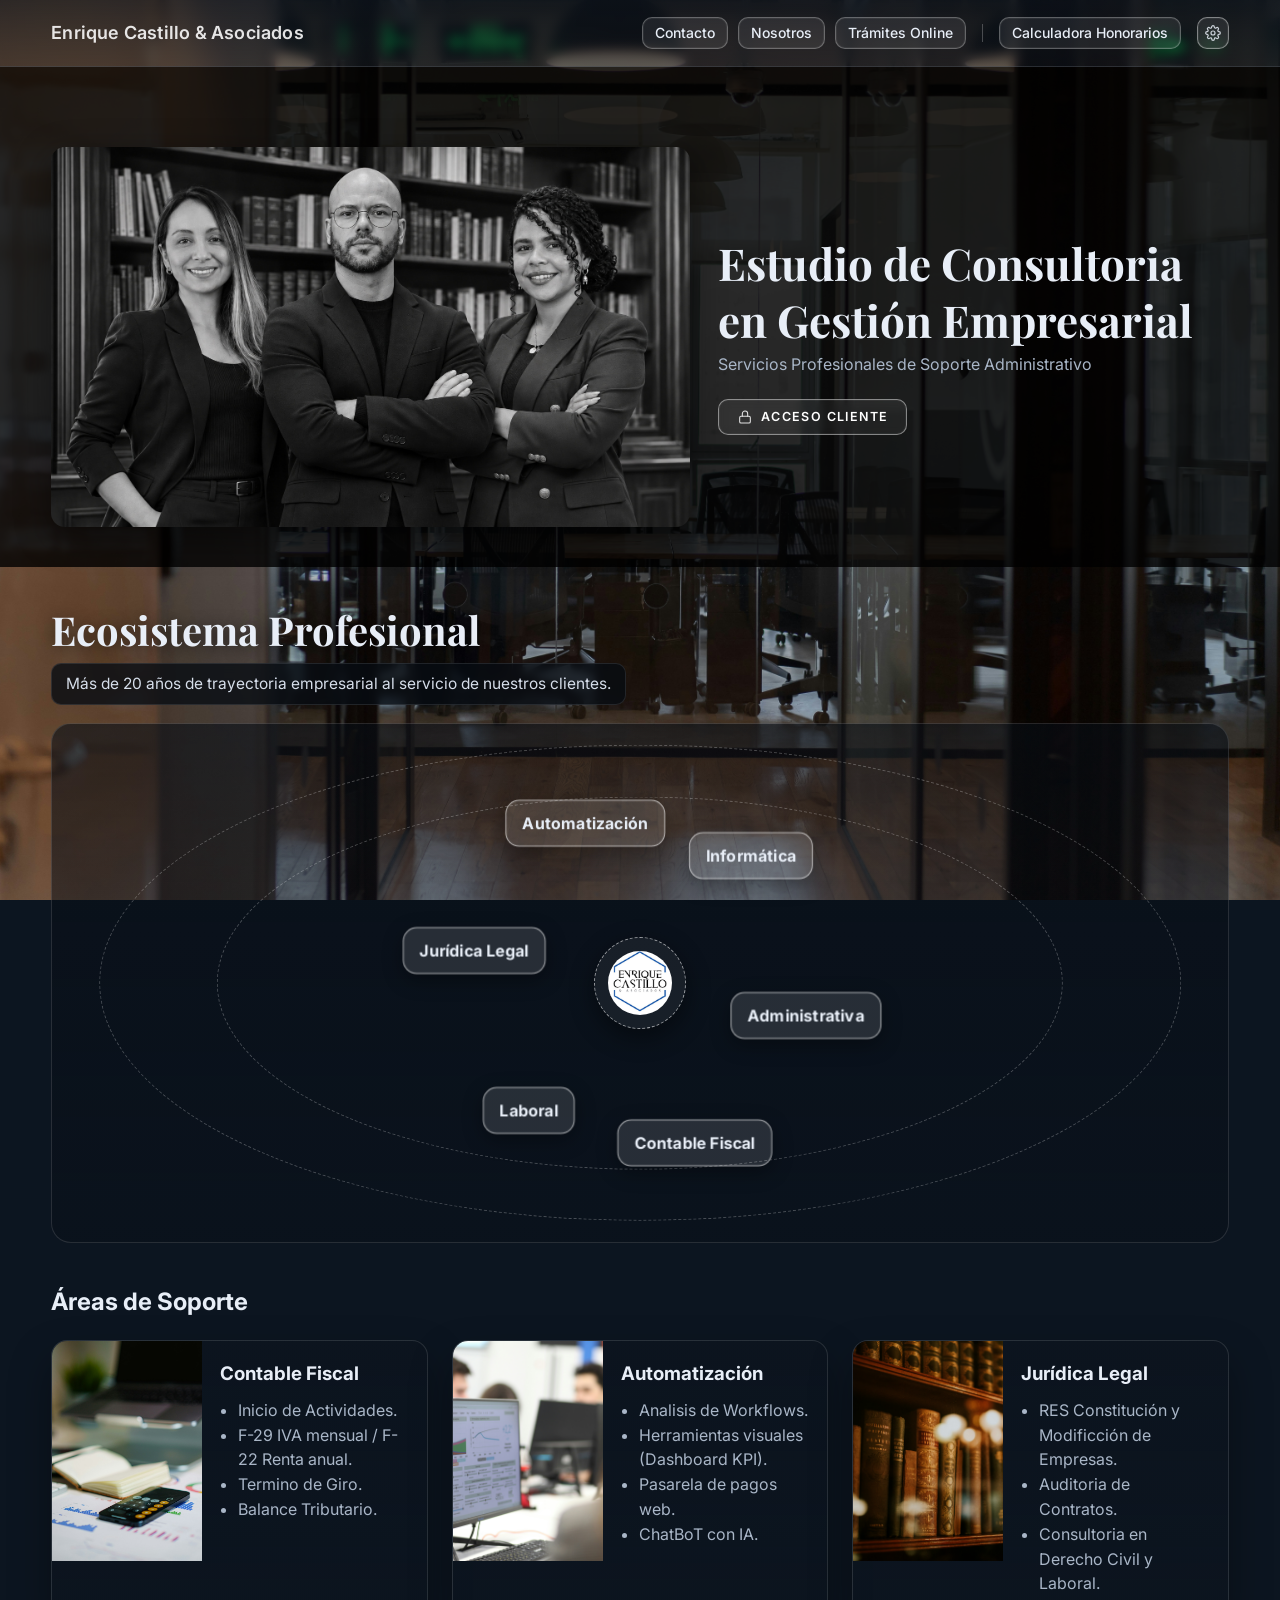
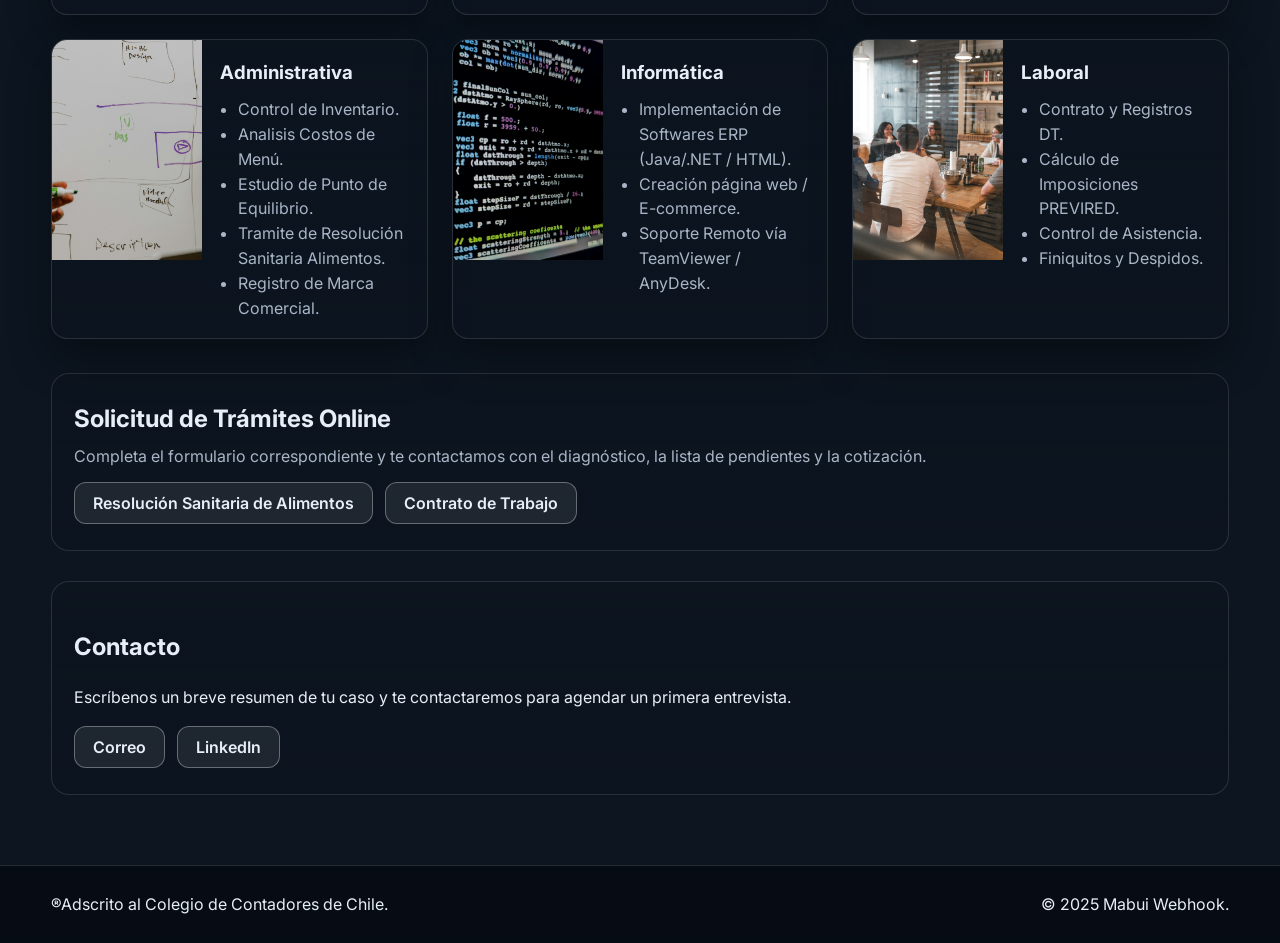
==== commit dcea6c02: "Equipo: tarjeta de Enrique con su texto y Colegio de Contadores como nota discreta - «MBA Internatio" ====
--- a/index.html
+++ b/index.html
@@ -11,7 +11,7 @@
   <link href="https://fonts.googleapis.com/css2?family=Inter:wght@400;500;600&family=Playfair+Display:wght@600;700&display=swap" rel="stylesheet">
 
   <link rel="icon" href="assets/Coz_Favicon.png" type="image/png">
-  <link rel="stylesheet" href="styles.css?v=20261112e" />
+  <link rel="stylesheet" href="styles.css?v=20261112f" />
 </head>
 <body>
 
--- a/styles.css
+++ b/styles.css
@@ -225,10 +225,11 @@
 .member p{margin:0;color:#d6deea;font-size:14.5px;line-height:1.6;text-align:center;text-wrap:pretty}
 .member .org-role,.member .org-loc{text-align:center}
 .member .org-loc{margin-bottom:6px!important}
-/* Títulos profesionales: hasta tres líneas, con el separador alineado entre tarjetas */
-.member .member-cred{display:flex;flex-direction:column;justify-content:center;min-height:calc(3 * 1.5em + 12px);
+/* Títulos profesionales: hasta dos líneas, con el separador alineado entre tarjetas */
+.member .member-cred{display:flex;flex-direction:column;justify-content:center;min-height:calc(2 * 1.5em + 12px);
   color:#c9d3e0;font-size:13px;line-height:1.5;letter-spacing:.2px;text-align:center;text-align-last:center;
   margin:0 0 12px;padding-bottom:12px;border-bottom:1px solid rgba(255,255,255,.12)}
+.member .member-cred .cred-nota{font-size:11.5px;color:#9fb0c4;letter-spacing:.3px;margin-top:1px}
 @media (max-width:1000px){.team-grid{grid-template-columns:1fr 1fr}.team-grid > .member:nth-child(3){grid-column:1 / -1;justify-self:center;width:calc(50% - 11px)}}
 @media (max-width:680px){.team-grid{grid-template-columns:1fr;gap:18px}.team-grid > .member:nth-child(3){grid-column:auto;justify-self:stretch;width:auto}.member{padding:22px 18px}.member img{width:150px}}
 
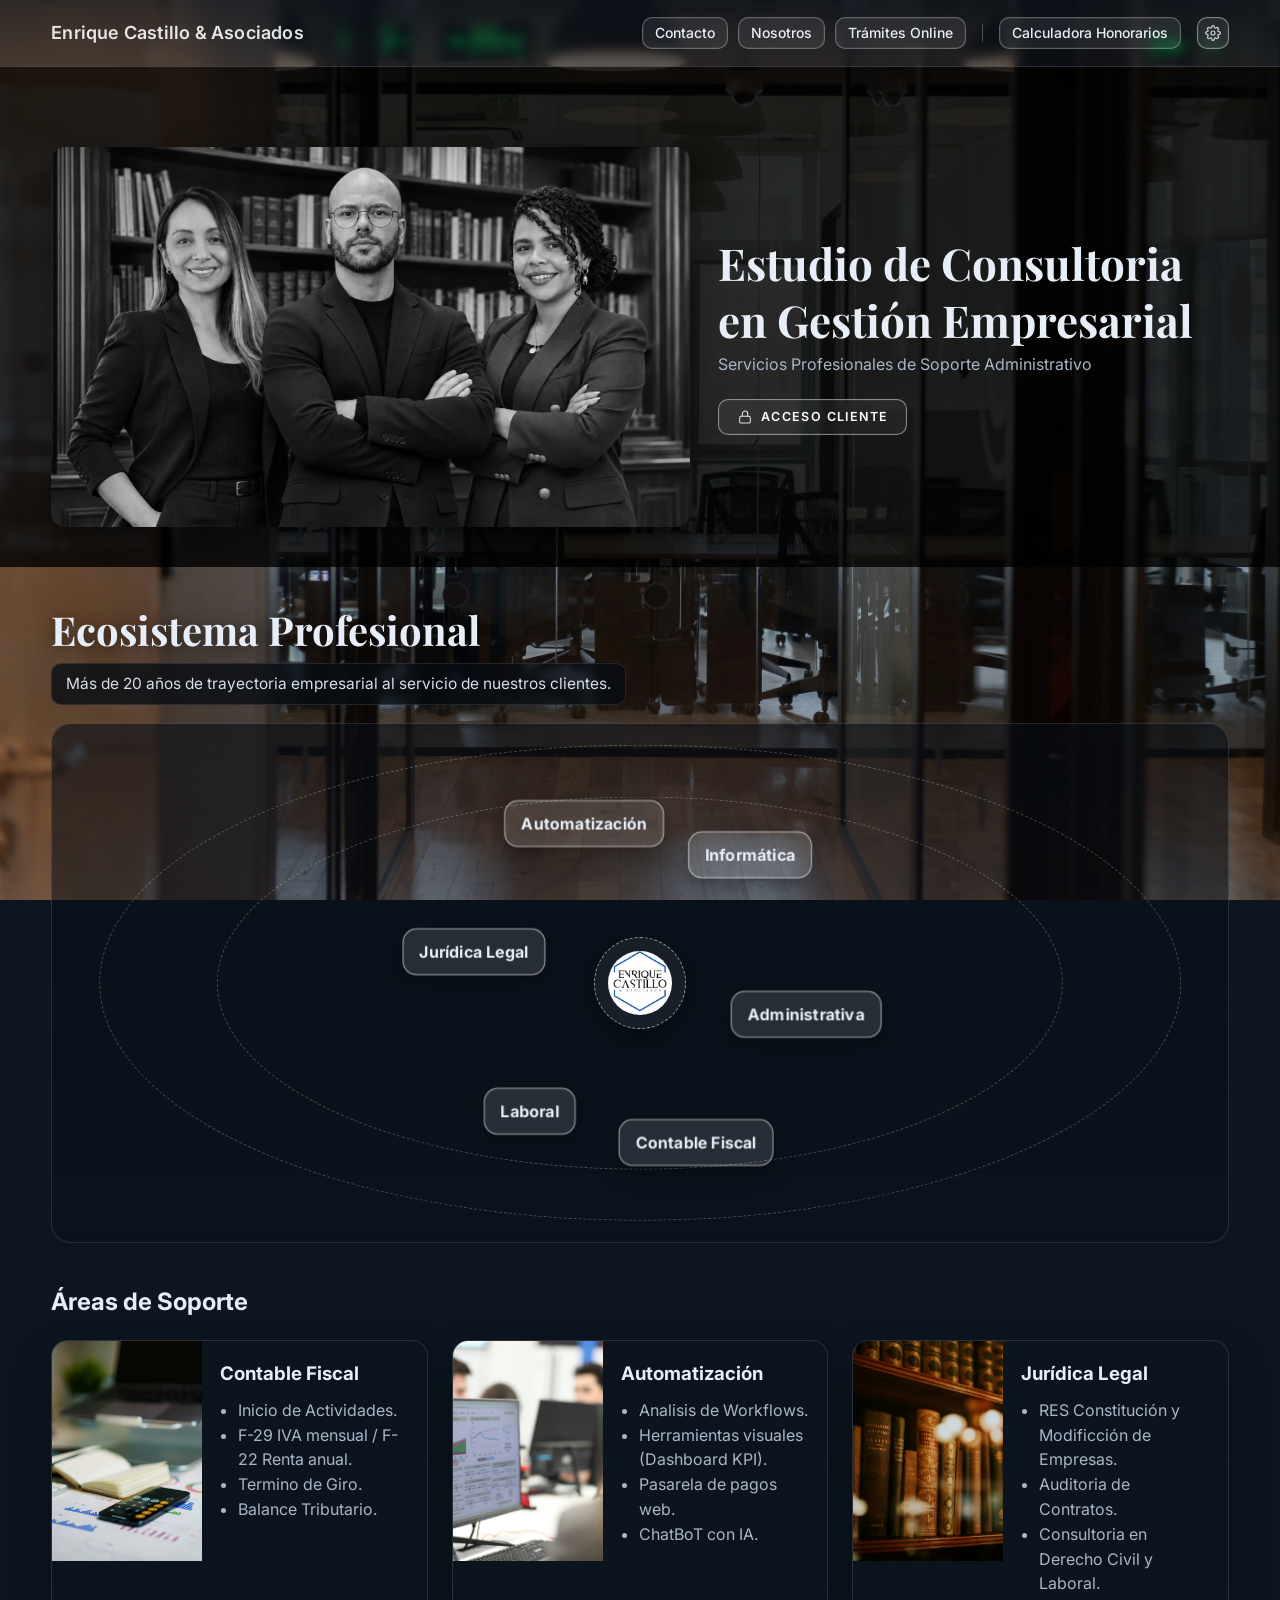
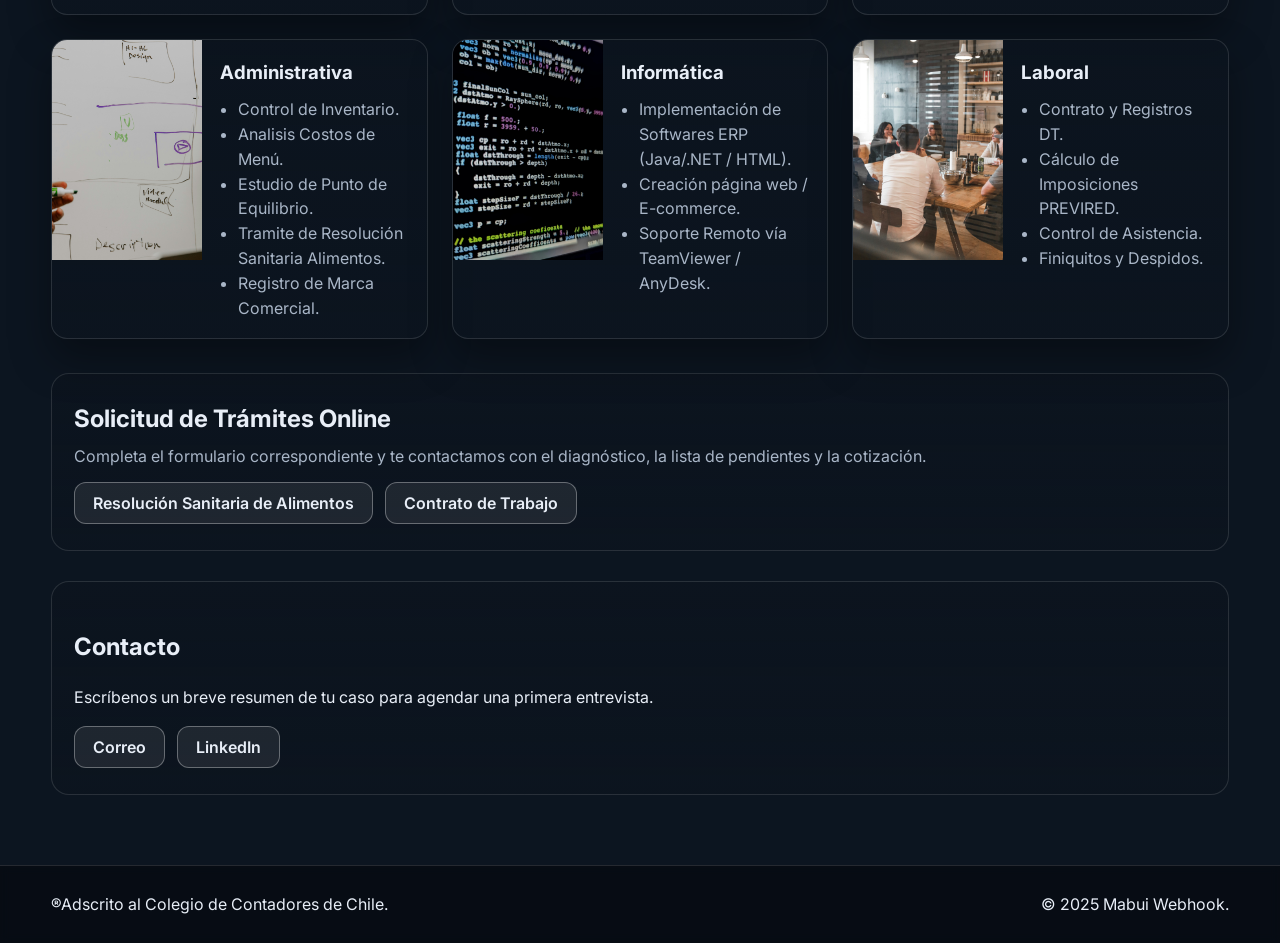
==== commit ffd343d5: "Contacto: «Escríbenos un breve resumen de tu caso para agendar una primera entrevista.» Co-Authored-" ====
--- a/index.html
+++ b/index.html
@@ -194,7 +194,7 @@
     <section id="contacto" class="contacto">
       <div class="container contacto-inner">
         <h2>Contacto</h2> 
-        <p>Escríbenos un breve resumen de tu caso y te contactaremos para agendar un primera entrevista.</p>
+        <p>Escríbenos un breve resumen de tu caso para agendar una primera entrevista.</p>
                <div class="cta-row">
           <a class="btn-chip" href="mailto:ecastillo@cozfc.cl">Correo</a>
           <a class="btn-chip" target="_blank" rel="noopener" href="https://www.linkedin.com/in/castillovillalobos/">LinkedIn</a>
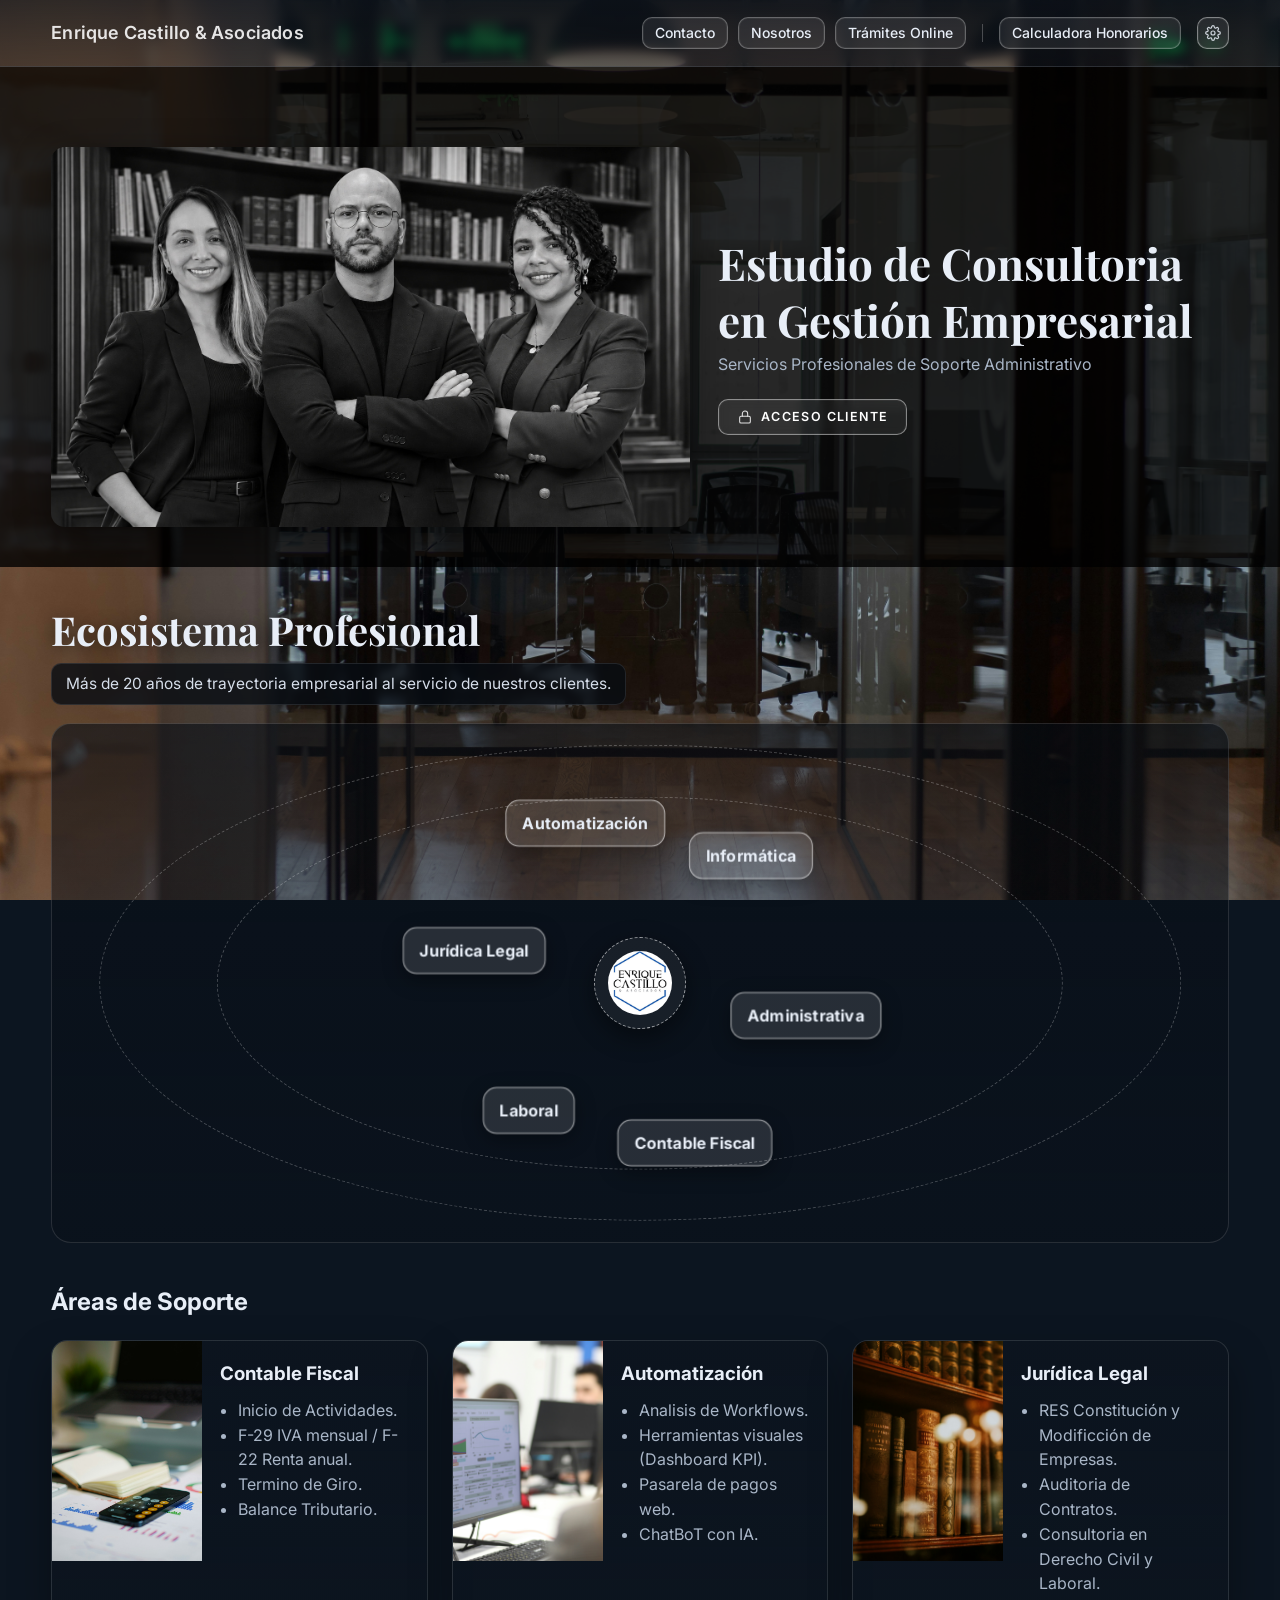
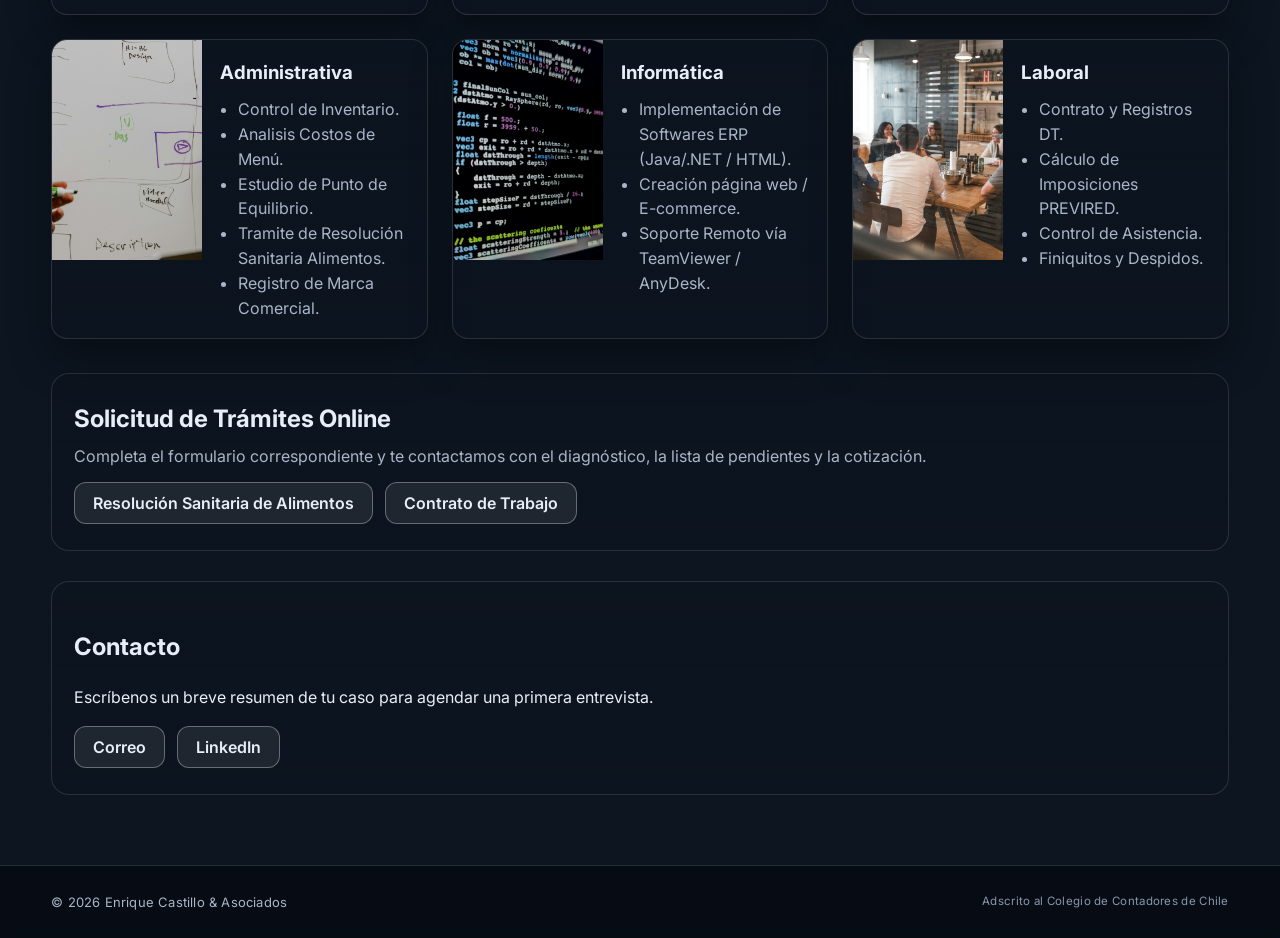
==== commit 554c83b7: "Pie de página: © Enrique Castillo & Asociados y «Adscrito al Colegio de Contadores de Chile» en letr" ====
--- a/index.html
+++ b/index.html
@@ -11,7 +11,7 @@
   <link href="https://fonts.googleapis.com/css2?family=Inter:wght@400;500;600&family=Playfair+Display:wght@600;700&display=swap" rel="stylesheet">
 
   <link rel="icon" href="assets/Coz_Favicon.png" type="image/png">
-  <link rel="stylesheet" href="styles.css?v=20261112f" />
+  <link rel="stylesheet" href="styles.css?v=20261112g" />
 </head>
 <body>
 
@@ -205,9 +205,10 @@
 
   <footer class="site-footer">
     <div class="container">
-      <span>®Adscrito al Colegio de Contadores de Chile.</span>
-      <span>© 2025 Mabui Webhook.</span>
+      <span class="pie-firma">© <span class="pie-anio">2026</span> Enrique Castillo &amp; Asociados</span>
+      <span class="pie-nota">Adscrito al Colegio de Contadores de Chile</span>
     </div>
+    <script>document.querySelectorAll('.pie-anio').forEach(function (e) { e.textContent = new Date().getFullYear(); });</script>
   </footer>
 
   <script src="script.js"></script>
--- a/styles.css
+++ b/styles.css
@@ -256,6 +256,10 @@
 .site-footer{padding:26px 0;border-top:1px solid rgba(255,255,255,.12);background:rgba(6,10,16,.75);backdrop-filter: blur(4px)}
 .site-footer .container{display:flex;gap:10px;justify-content:space-between;align-items:center}
 .site-footer a{color:var(--text)}
+.site-footer .container{flex-wrap:wrap;row-gap:4px}
+.site-footer .pie-firma{font-size:13px;color:var(--muted);letter-spacing:.2px}
+.site-footer .pie-nota{font-size:11.5px;color:#8797ab;letter-spacing:.3px}
+@media (max-width:640px){.site-footer .container{flex-direction:column;align-items:flex-start}}
 
 /* RESPONSIVE */
 @media (max-width:1000px){
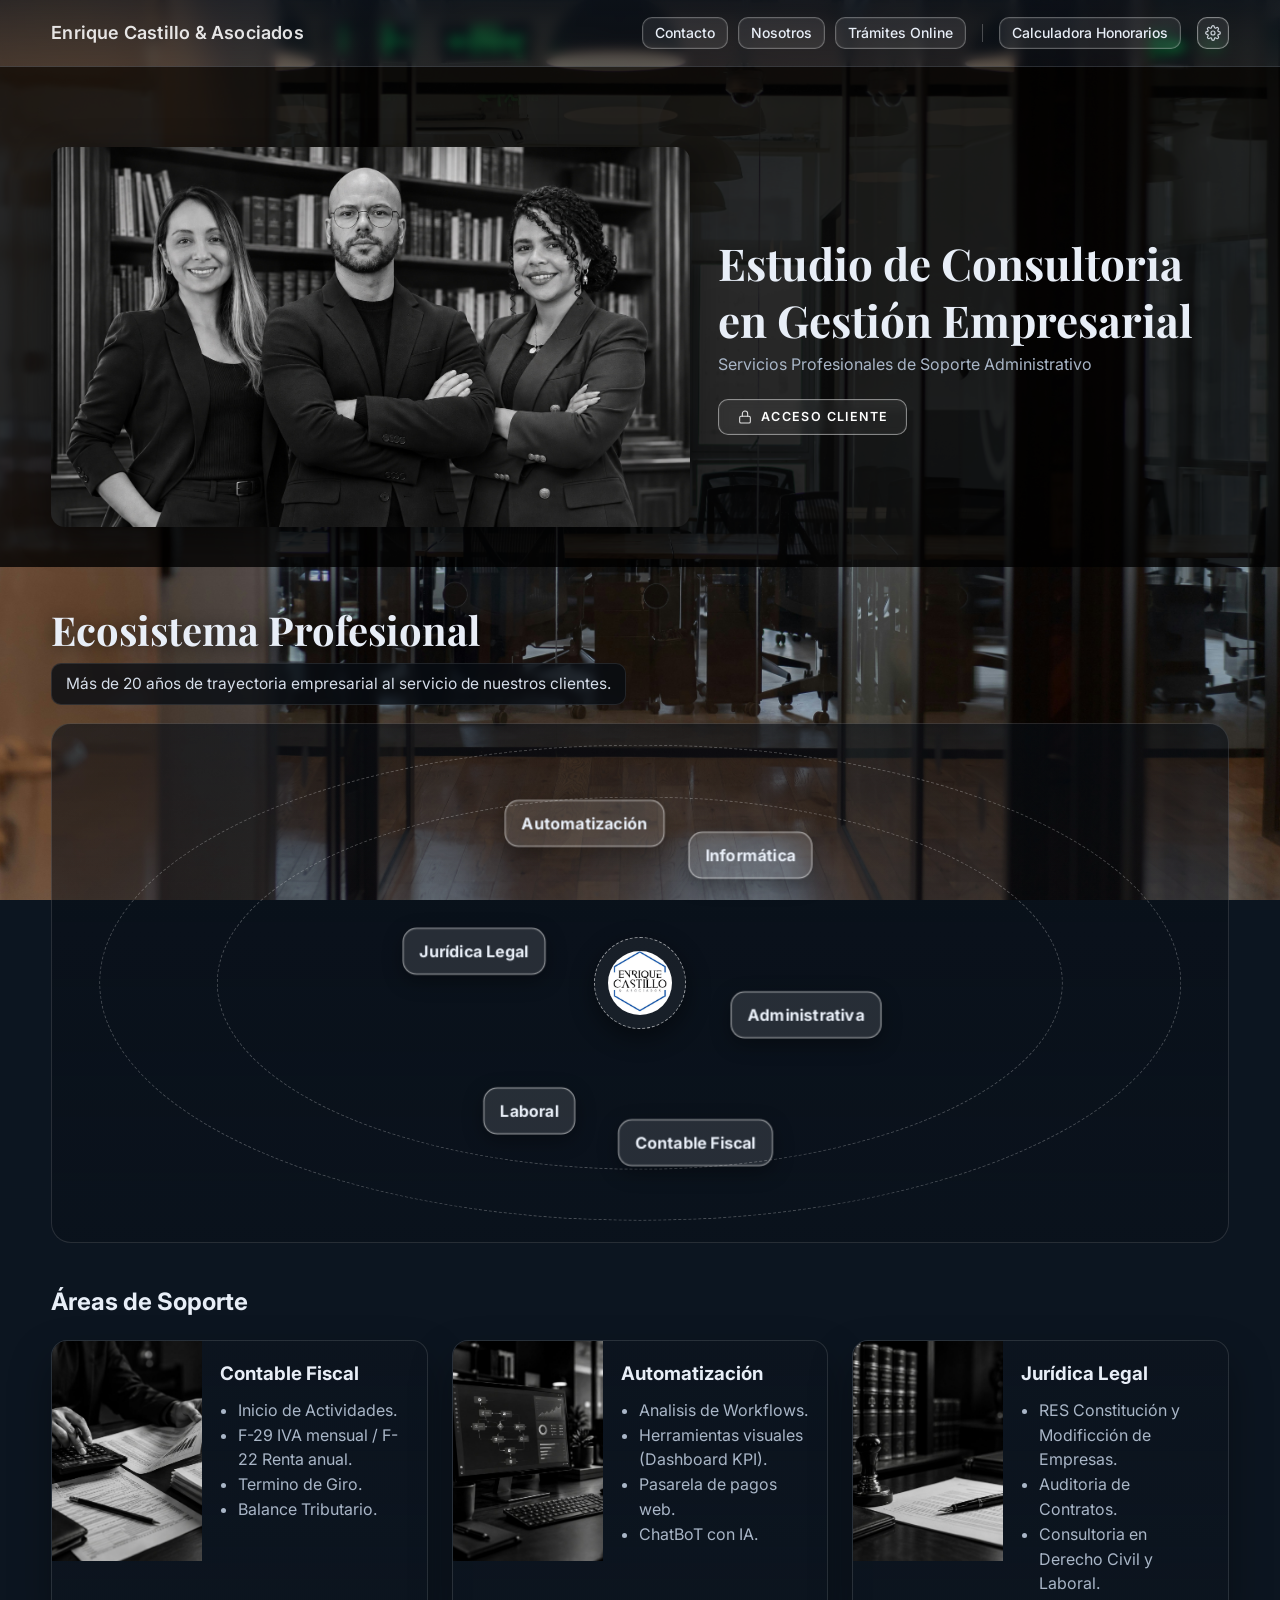
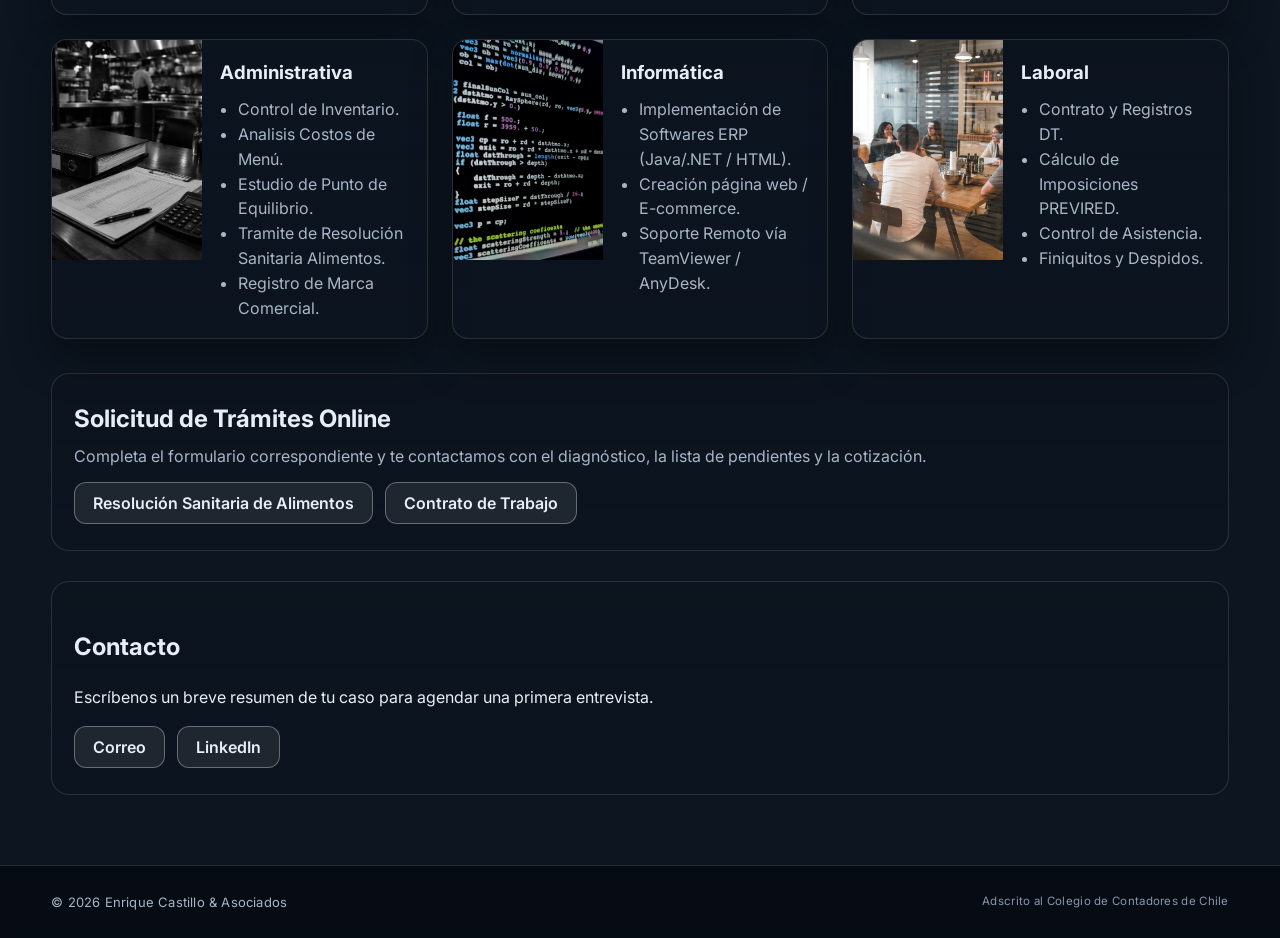
==== commit ef3cc960: "Áreas de Soporte: imágenes nuevas de Canva en Contable Fiscal, Automatización, Jurídica Legal y Admi" ====
--- a/index.html
+++ b/index.html
@@ -98,7 +98,7 @@
 
         <div class="grid-gestiones">
           <article class="card">
-            <img src="assets/Gestion_Contable_Fiscal.jpg" alt="Contable Fiscal">
+            <img src="assets/Soporte_Contable_Fiscal.jpg" alt="Contable Fiscal">
             <div class="card-body">
               <h3>Contable Fiscal</h3>
               <ul>
@@ -111,7 +111,7 @@
           </article>
 
           <article class="card">
-            <img src="assets/Gestion_Administrativa.jpg" alt="Automatización">
+            <img src="assets/Soporte_Automatizacion.jpg" alt="Automatización">
             <div class="card-body">
               <h3>Automatización</h3>
               <ul>
@@ -124,7 +124,7 @@
           </article>
 
           <article class="card">
-            <img src="assets/Gestion_Legal.jpg" alt="Legal">
+            <img src="assets/Soporte_Juridica_Legal.jpg" alt="Jurídica Legal">
             <div class="card-body">
               <h3>Jurídica Legal</h3>
               <ul>
@@ -136,7 +136,7 @@
           </article>
 
           <article class="card">
-            <img src="assets/Gestion_Comercial.jpg" alt="Administrativa">
+            <img src="assets/Soporte_Administrativa.jpg" alt="Administrativa">
             <div class="card-body">
               <h3>Administrativa</h3>
               <ul>
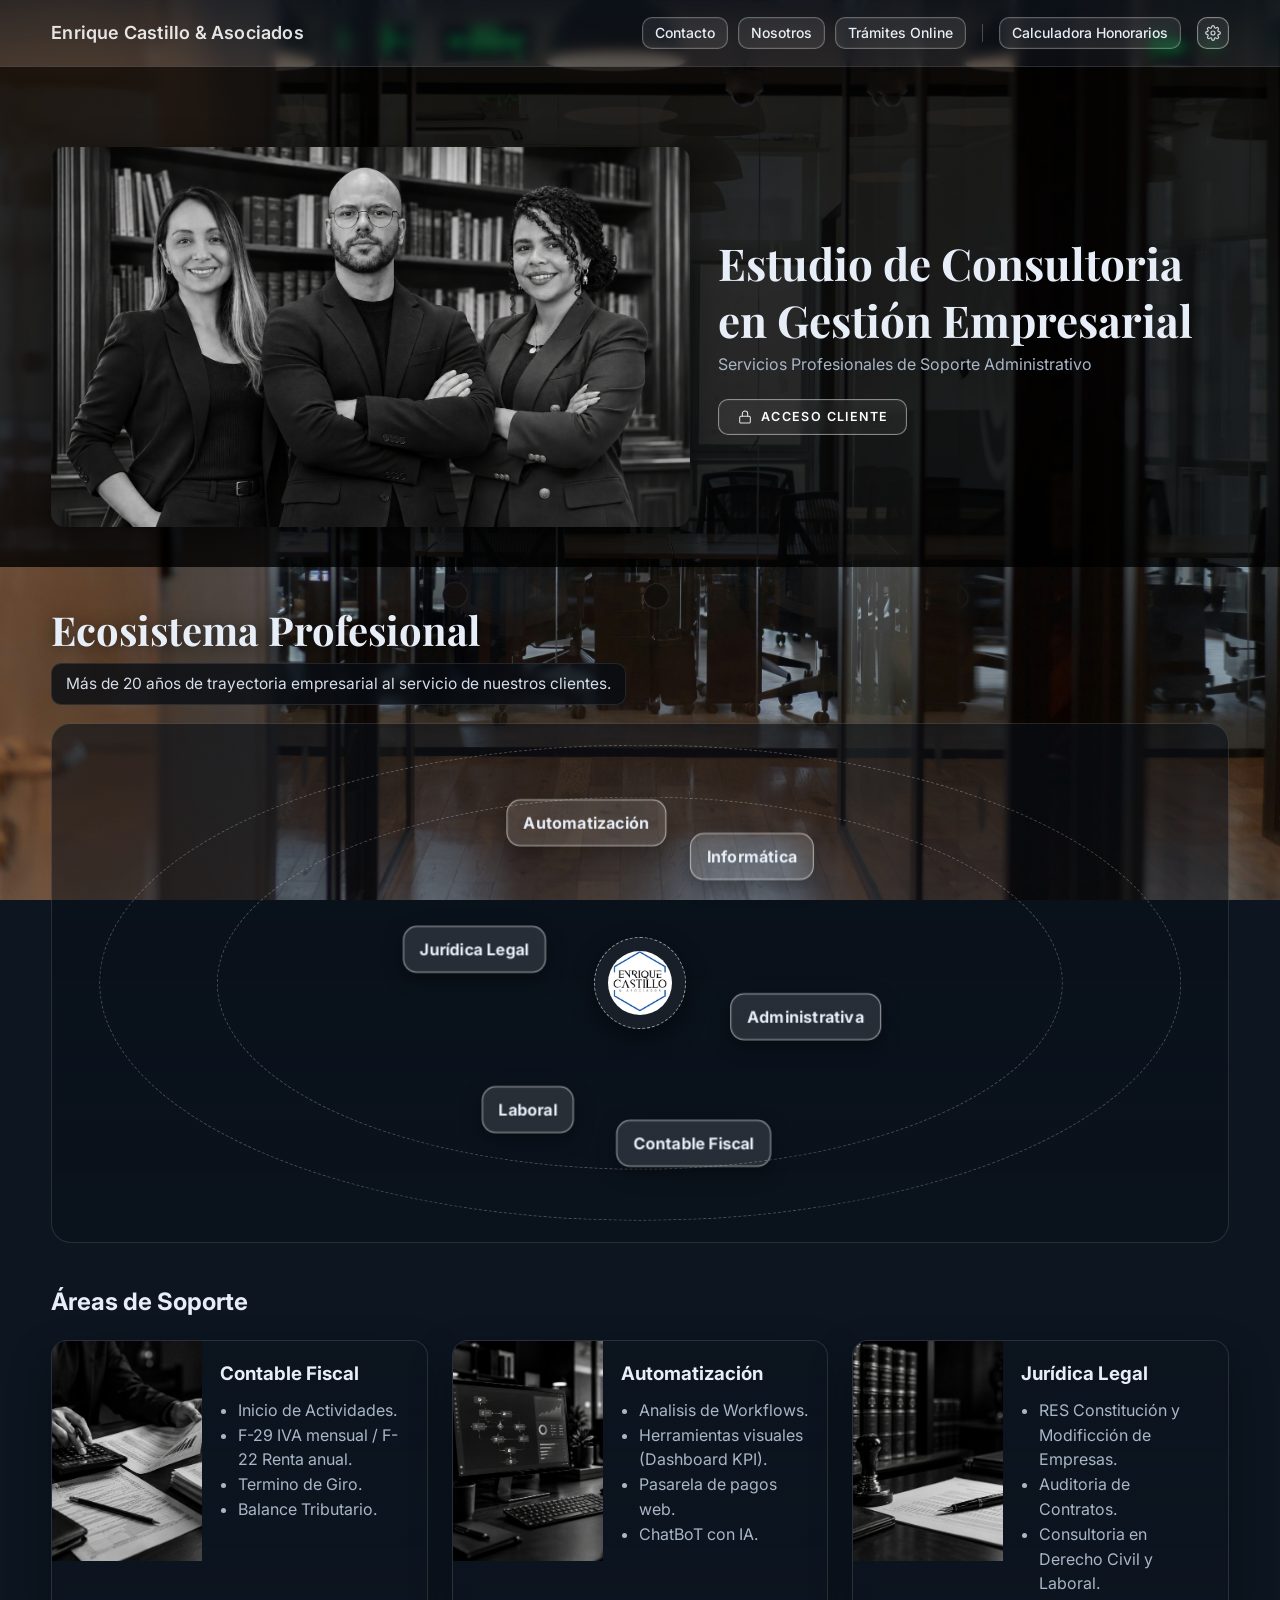
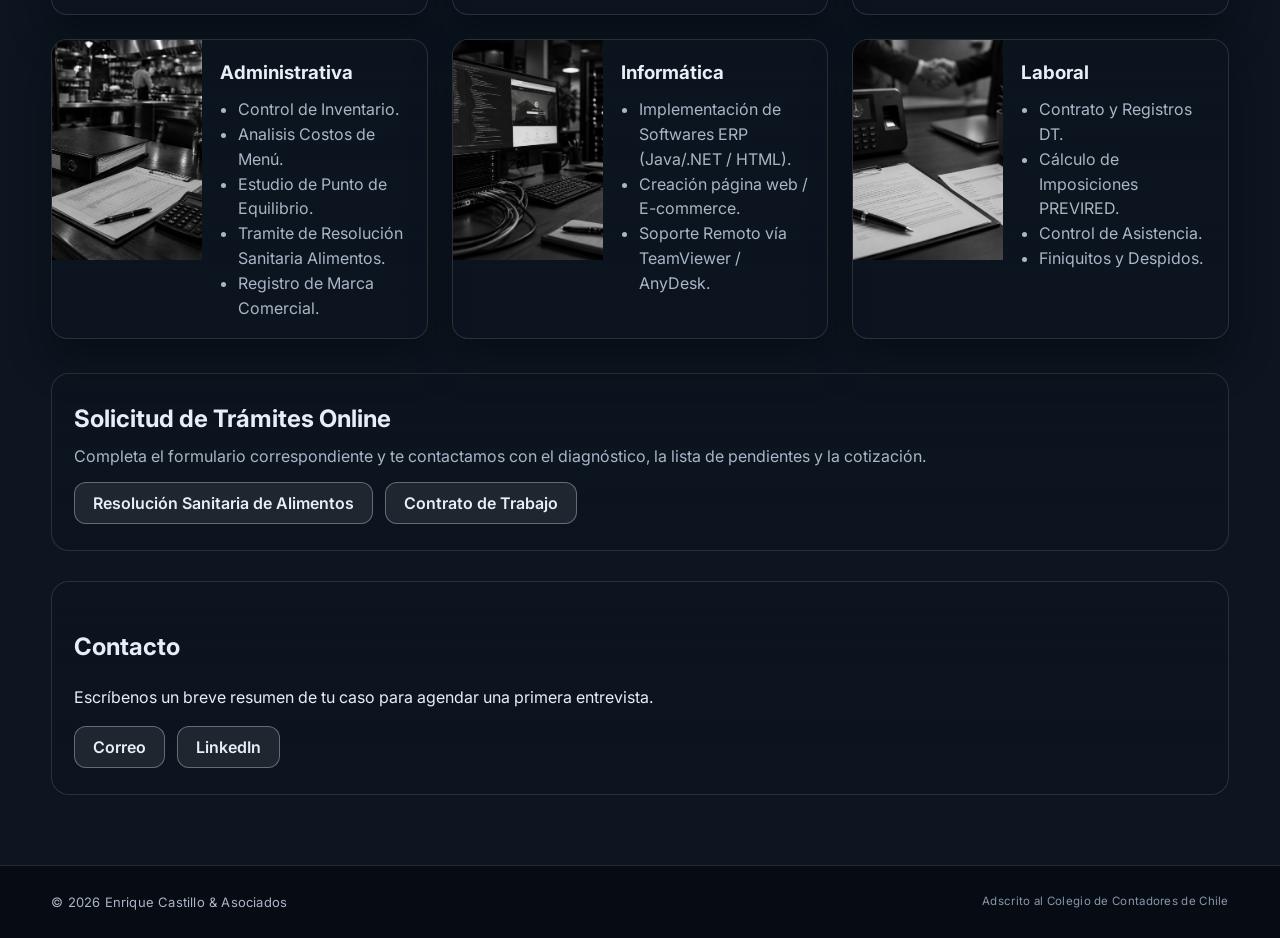
==== commit aab9cde4: "Áreas de Soporte: imágenes nuevas de Canva en Informática y Laboral (las seis tarjetas parejas) Desd" ====
--- a/index.html
+++ b/index.html
@@ -150,7 +150,7 @@
           </article>
 
           <article class="card">
-            <img src="assets/Gestion_Informatica.jpg" alt="Informática">
+            <img src="assets/Soporte_Informatica.jpg" alt="Informática">
             <div class="card-body">
               <h3>Informática</h3>
               <ul>
@@ -163,7 +163,7 @@
 
           <!-- Laboral (ruta SIN acento) -->
           <article class="card">
-            <img src="assets/Gestion_laboral.jpg" alt="laboral">
+            <img src="assets/Soporte_Laboral.jpg" alt="Laboral">
             <div class="card-body">
               <h3>Laboral</h3>
               <ul>
